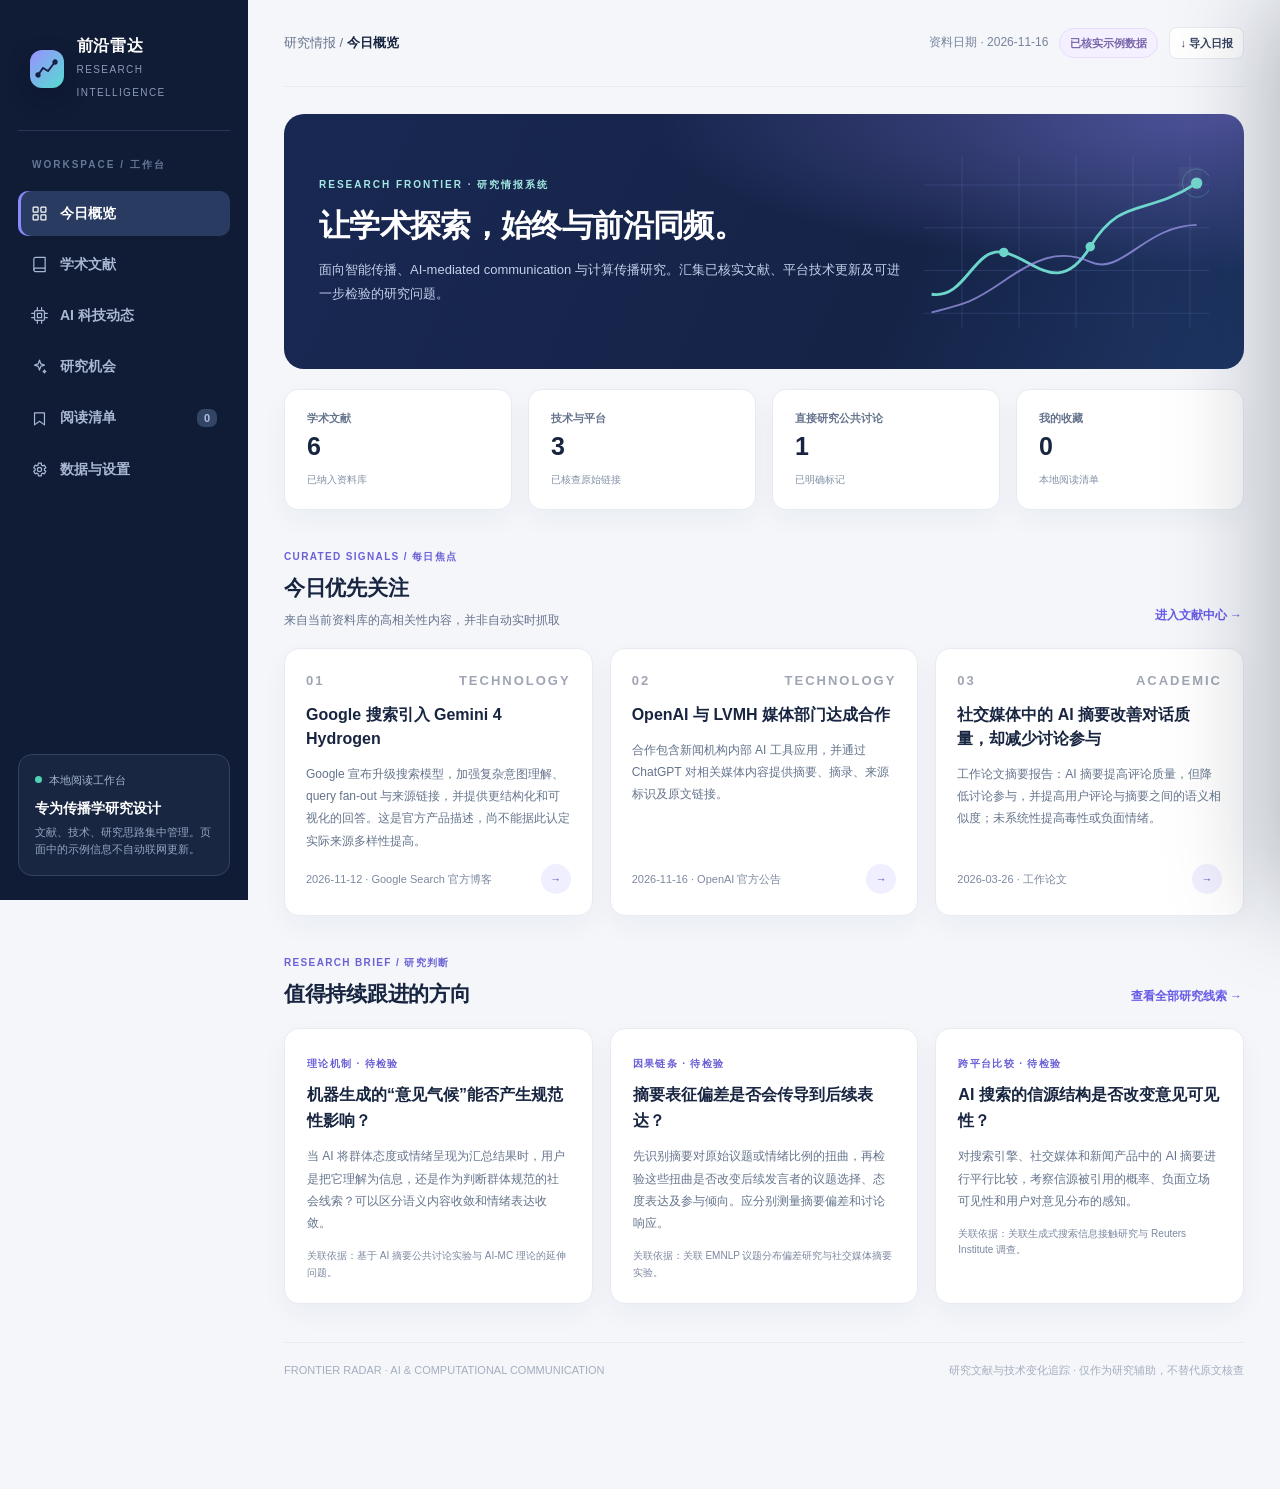
==== index.html @ 090e3a69 "feat: add Frontier Radar web dashboard" ====
<!DOCTYPE html>
<html lang="zh-CN">
<head>
<meta charset="utf-8" />
<meta name="viewport" content="width=device-width, initial-scale=1" />
<meta name="color-scheme" content="light" />
<title>前沿雷达 · 智能传播与 AI 科研情报</title>
<style>
:root{--bg:#f4f6fa;--paper:#fff;--ink:#182540;--sub:#65738c;--line:#e7eaf1;--purple:#6559e8;--purplep:#f0efff;--teal:#0f9e98;--tealp:#e8f8f6;--nav:#101b35;--shadow:0 10px 26px rgba(22,39,75,.042)}
*{box-sizing:border-box}html{scroll-behavior:smooth}body{margin:0;background:var(--bg);color:var(--ink);font-family:Inter,-apple-system,BlinkMacSystemFont,"PingFang SC","Microsoft YaHei",sans-serif;font-size:14px;line-height:1.65}button,input,select,textarea{font:inherit}button{cursor:pointer}a{color:inherit}a:focus-visible,button:focus-visible,input:focus-visible,select:focus-visible,textarea:focus-visible{outline:3px solid #adadff;outline-offset:2px}.app{min-height:100vh;display:grid;grid-template-columns:248px minmax(0,1fr)}.sidebar{background:var(--nav);padding:29px 18px 24px;color:#d1dcf6;position:sticky;top:0;height:100vh;display:flex;flex-direction:column;gap:18px}.brand{display:flex;align-items:center;gap:13px;padding:6px 12px 26px;border-bottom:1px solid #273757}.brandmark{width:38px;height:38px;border-radius:12px;background:linear-gradient(135deg,#9a91ff,#54ddd0);display:grid;place-items:center;box-shadow:0 10px 24px #0a102155}.brandmark svg{width:24px;height:24px;color:#172044}.brand strong{display:block;font-size:16px;letter-spacing:.7px;color:white;line-height:1.4}.brand small{color:#8d9bb7;font-size:10px;letter-spacing:1.4px}.navtitle{font-size:10px;letter-spacing:2px;color:#647997;font-weight:800;padding:8px 14px 0}.nav{display:grid;gap:6px}.nav button{border:0;background:transparent;color:#a8b8d4;text-align:left;padding:11px 13px;border-radius:10px;display:flex;align-items:center;gap:12px;font-weight:600;width:100%}.nav button:hover{background:#1c2c4d;color:white}.nav button.active{background:#293b61;color:#fff;box-shadow:inset 3px 0 0 #8a89ff}.nav svg{width:17px;height:17px;flex-shrink:0}.nav .count{margin-left:auto;background:#334564;color:#aebee2;min-width:20px;text-align:center;border-radius:7px;padding:0 4px;font-size:11px}.aside-bottom{margin-top:auto;border:1px solid #334361;border-radius:14px;padding:16px;background:#182641}.aside-bottom .online{font-size:11px;color:#a5b5cf;display:flex;align-items:center;gap:7px}.online i{display:block;width:7px;height:7px;border-radius:50%;background:#50d2b4}.aside-bottom strong{display:block;font-size:14px;margin:8px 0 4px;color:#fff}.aside-bottom p{font-size:11px;color:#93a6c3;margin:0;line-height:1.6}.main{min-width:0;padding:0 36px 72px;max-width:1540px;width:100%;margin:auto}.topbar{min-height:87px;display:flex;align-items:center;justify-content:space-between;gap:20px;border-bottom:1px solid var(--line)}.breadcrumbs{color:var(--sub);font-size:13px}.breadcrumbs strong{color:var(--ink);font-weight:700}.top-actions{display:flex;align-items:center;gap:11px;flex-wrap:wrap}.date-label{font-size:12px;color:#77849d}.chip{font-size:11px;border-radius:50px;padding:5px 10px;background:#fff;color:#4e5f7d;border:1px solid var(--line);font-weight:700}.chip.sample{color:#7964a9;background:#f4f0ff;border-color:#e7ddfe}.btn{border:1px solid var(--line);border-radius:10px;background:white;padding:9px 15px;color:#344360;font-size:12px;font-weight:750;display:inline-flex;align-items:center;justify-content:center;gap:8px;transition:.16s}.btn:hover{border-color:#c1c5ea;box-shadow:0 5px 15px #23334a10}.btn.primary{background:var(--purple);color:white;border-color:var(--purple)}.btn.primary:hover{background:#5144cb}.btn.ghost{background:transparent}.btn.small{padding:6px 10px;border-radius:8px;font-size:11px}.btn svg,.icon{height:16px;width:16px;flex-shrink:0}.section{display:none}.section.active{display:block;animation:fadeIn .2s ease-out}@keyframes fadeIn{from{opacity:.75;transform:translateY(5px)}to{opacity:1;transform:none}}.hero{background:radial-gradient(ellipse at 100% 0%,#50549c 0%,transparent 44%),linear-gradient(115deg,#192852 5%,#152347 65%,#1e3664);min-height:255px;border-radius:20px;overflow:hidden;margin-top:27px;color:white;position:relative;padding:31px 35px;display:flex;align-items:center;justify-content:space-between;gap:20px}.hero h1{font-weight:800;font-size:31px;line-height:1.33;letter-spacing:-.65px;margin:12px 0}.hero p{font-size:13px;color:#c4d0ec;max-width:590px;margin:0;line-height:1.85}.eyebrow{font-size:10px;letter-spacing:2px;text-transform:uppercase;font-weight:900;color:#6b61d7}.hero .eyebrow{color:#a1e9e2}.hero-visual{width:285px;max-width:35%;height:190px;flex-shrink:0;opacity:.95}.stats{display:grid;grid-template-columns:repeat(4,1fr);gap:16px;margin-top:20px}.stat{border:1px solid var(--line);background:var(--paper);border-radius:14px;padding:19px 22px;box-shadow:var(--shadow);min-width:0}.stat label{font-size:11px;color:var(--sub);font-weight:650;display:block}.stat b{font-size:25px;display:block;margin:3px 0;line-height:1.35}.stat span{font-size:10px;color:#8291a7}.heading{display:flex;justify-content:space-between;align-items:flex-end;gap:12px;margin:34px 0 17px}.heading h2{font-size:21px;margin:4px 0 0;letter-spacing:-.3px}.heading p{margin:5px 0 0;color:var(--sub);font-size:12px}.eyebrow.narrow{letter-spacing:1.35px}.linkbtn{border:0;background:transparent;color:var(--purple);font-size:12px;font-weight:750;padding:5px 2px}.grid3{display:grid;grid-template-columns:repeat(3,minmax(0,1fr));gap:17px}.feature,.story,.paper,.opportunity,.panel{background:var(--paper);border:1px solid var(--line);box-shadow:var(--shadow);border-radius:15px}.feature{padding:21px;display:flex;flex-direction:column;gap:12px;min-height:230px}.feature .num{color:#a0a5b4;font-size:13px;font-weight:800;letter-spacing:2px}.feature h3{font-size:16px;line-height:1.5;margin:0}.feature p,.story p,.paper p,.opportunity p{margin:0;color:#64748c;font-size:12px;line-height:1.85}.feature footer{font-size:11px;color:#7d89a0;display:flex;justify-content:space-between;align-items:center;margin-top:auto;gap:8px}.outline-arrow{border:0;background:#f0efff;color:#5f59cb;width:30px;height:30px;border-radius:50%;display:grid;place-items:center}.headbar{display:flex;flex-wrap:wrap;align-items:center;gap:10px;margin:21px 0 17px}.searchbox{min-width:200px;flex:1;position:relative}.searchbox svg{position:absolute;top:12px;left:14px;height:17px;width:17px;color:#8391a5}.searchbox input{height:43px;width:100%;padding:0 15px 0 40px;background:white;border:1px solid #e2e6ef;border-radius:10px;color:var(--ink)}select{height:43px;border:1px solid #e2e6ef;color:#43516a;border-radius:10px;background:#fff;padding:0 13px}.switch{display:flex;align-items:center;gap:7px;font-size:12px;color:#596783;background:#fff;border:1px solid var(--line);padding:10px 12px;border-radius:10px;cursor:pointer;user-select:none}.switch input{accent-color:var(--purple)}.papers{display:grid;grid-template-columns:repeat(2,minmax(0,1fr));gap:15px}.paper{padding:20px 21px;display:flex;flex-direction:column;gap:11px;min-height:262px}.tags{display:flex;flex-wrap:wrap;gap:6px}.tag{display:inline-flex;align-items:center;font-size:10px;font-weight:750;padding:3px 9px;border-radius:6px;background:#f2f4f8;color:#62718a}.tag.purple{background:var(--purplep);color:#6652c5}.tag.green{background:var(--tealp);color:#00786d}.tag.orange{background:#fff4e5;color:#a35c0a}.paper h3{font-size:16px;line-height:1.53;margin:0}.paper .english{font-size:11px;line-height:1.6;color:#8a96ab}.paper .meta,.story .meta{font-size:11px;color:#8490a5}.paper footer{margin-top:auto;padding-top:7px;display:flex;align-items:center;justify-content:space-between;gap:10px;border-top:1px solid #f0f1f5}.paper a,.story a{font-size:11px;font-weight:800;color:#5d57ba;text-decoration:none}.paper a:hover,.story a:hover{text-decoration:underline}.paper-footer-actions{display:flex;gap:7px;align-items:center}.iconbtn{border:1px solid var(--line);background:#fff;color:#8792a7;width:31px;height:31px;border-radius:9px;display:grid;place-items:center}.iconbtn.saved{background:#edeafe;color:#6d59db;border-color:#dcd4fc}.iconbtn svg{height:16px;width:16px}.storylist{display:grid;gap:14px}.story{padding:21px 23px;display:grid;grid-template-columns:minmax(0,1fr) auto;align-items:start;gap:14px}.story h3{font-size:16px;margin:5px 0}.story a{display:inline-block;margin-top:10px}.story .date{background:#f2f4f8;border-radius:8px;padding:7px 10px;color:#748198;font-size:11px;white-space:nowrap}.opportunity{padding:22px;min-height:220px}.opportunity h3{margin:7px 0 11px;font-size:16px}.opportunity .foot{font-size:10px;color:#7c88a0;margin-top:14px}.panel{padding:21px}.panel h3{font-size:14px;margin:0 0 9px}.panel p{font-size:12px;line-height:1.9;color:var(--sub)}.panel code{font-size:11px;background:#f2f4f8;padding:2px 4px;border-radius:4px}.two-col{display:grid;grid-template-columns:1.6fr 1fr;gap:17px}.progress{width:100%;height:8px;border-radius:8px;background:#edf0f6;overflow:hidden}.progress span{display:block;background:linear-gradient(90deg,#6253db,#29b5ad);height:100%;border-radius:8px}.reading{display:grid;gap:11px}.readitem{background:white;border:1px solid var(--line);border-radius:12px;padding:17px 18px;display:flex;justify-content:space-between;gap:20px;align-items:center}.readitem strong{font-size:13px;display:block}.readitem small{color:#8190a6;font-size:11px}.readitem button{flex-shrink:0}.empty{padding:38px 22px;border:1px dashed #d7dce8;background:#fff;border-radius:13px;text-align:center;color:#8995aa;font-size:12px}.empty strong{display:block;color:#596882;font-size:14px;margin-bottom:6px}.footer{margin:38px 0;color:#a4aebe;font-size:11px;border-top:1px solid var(--line);padding-top:18px;display:flex;justify-content:space-between;gap:12px}.drawer-cover{position:fixed;inset:0;background:#101a36aa;z-index:19;opacity:0;pointer-events:none;transition:.22s}.drawer-cover.open{opacity:1;pointer-events:auto}.drawer{position:fixed;z-index:20;right:0;top:0;bottom:0;width:min(620px,100vw);background:#fff;box-shadow:-28px 0 90px #07112344;transform:translateX(102%);transition:.25s ease;overflow-y:auto;padding:29px 36px 42px}.drawer.open{transform:none}.drawer-top{display:flex;justify-content:space-between;align-items:center;gap:12px;padding-bottom:18px;border-bottom:1px solid var(--line)}.drawer h2{font-size:26px;line-height:1.5;margin:24px 0 10px}.drawer .en{color:#8190a6;font-size:13px;line-height:1.7}.drawer .detail{margin-top:25px}.drawer .detail h3{font-size:13px;margin:21px 0 6px}.drawer .detail p{font-size:13px;line-height:1.95;color:#526179;margin:0}.drawer .details-meta{margin-top:16px;display:flex;gap:8px;flex-wrap:wrap}.drawer textarea{width:100%;border:1px solid #e2e6ef;border-radius:10px;padding:12px;min-height:105px;resize:vertical;line-height:1.7}.drawer label{font-size:12px;color:#728198}.drawer .actions{display:flex;flex-wrap:wrap;gap:10px;margin:23px 0}.drawer select{margin-top:10px}.drawer .note{background:#f6f7fb;padding:14px;border-radius:9px;font-size:11px;color:#74839c;margin-top:15px;line-height:1.8}.toast{position:fixed;z-index:50;bottom:22px;right:28px;background:#192643;color:white;border-radius:11px;padding:12px 17px;box-shadow:0 15px 35px #14213d40;font-size:12px;opacity:0;pointer-events:none;transform:translateY(14px);transition:.2s}.toast.show{opacity:1;transform:none}.config-box{border-left:3px solid #8c80e8;background:#f7f6ff;border-radius:0 11px 11px 0;padding:13px 15px;color:#5b5f83;font-size:12px;line-height:1.8;margin:17px 0}.mobile-head{display:none}.no-wrap{white-space:nowrap}@media(max-width:1100px){.main{padding:0 23px 55px}.sidebar{width:212px;padding:22px 12px}.app{grid-template-columns:212px 1fr}.grid3{grid-template-columns:repeat(2,minmax(0,1fr))}.stats{grid-template-columns:repeat(2,1fr)}.hero-visual{max-width:30%;}}@media(max-width:760px){.app{display:block}.sidebar{position:static;height:auto;width:auto;padding:13px 14px;display:grid;grid-template-columns:1fr;align-items:center;gap:7px}.brand{border:0;padding:0}.brand small{display:none}.navtitle,.aside-bottom{display:none}.nav{display:flex;gap:3px;overflow-x:auto}.nav button{padding:8px;white-space:nowrap;font-size:11px}.nav svg{width:16px}.nav .count{display:none}.main{padding:0 15px 50px}.topbar{min-height:72px;align-items:flex-start;padding-top:14px;flex-direction:column;gap:6px;padding-bottom:12px}.hero{margin-top:17px;padding:26px 22px;min-height:230px}.hero h1{font-size:25px}.hero-visual{display:none}.papers,.grid3,.two-col{grid-template-columns:1fr}.stats{gap:9px}.stat{padding:13px 17px}.stat b{font-size:23px}.heading{margin-top:27px}.heading h2{font-size:18px}.searchbox{flex-basis:100%}.headbar{gap:7px}.paper{min-height:auto}.story{grid-template-columns:1fr}.story .date{width:max-content}.drawer{padding:19px 20px 40px}.drawer h2{font-size:21px}.footer{display:flex;flex-direction:column;align-items:flex-start}.brandmark{height:31px;width:31px}.brand strong{font-size:13px}}
</style>
</head>
<body>
<div class="app">
<aside class="sidebar">
  <div class="brand"><div class="brandmark"><svg viewBox="0 0 24 24" fill="none" stroke="currentColor" stroke-width="1.9"><path d="m3 18 5-7 5 3 7-9"/><circle cx="3" cy="18" r="1.7" fill="currentColor"/><circle cx="20" cy="5" r="1.7" fill="currentColor"/></svg></div><div><strong>前沿雷达</strong><small>RESEARCH INTELLIGENCE</small></div></div>
  <div class="navtitle">WORKSPACE / 工作台</div>
  <nav class="nav" id="nav"></nav>
  <div class="aside-bottom"><div class="online"><i></i>本地阅读工作台</div><strong>专为传播学研究设计</strong><p>文献、技术、研究思路集中管理。页面中的示例信息不自动联网更新。</p></div>
</aside>
<div class="main">
  <header class="topbar"><div class="breadcrumbs">研究情报 / <strong id="crumb">今日概览</strong></div><div class="top-actions"><span class="date-label" id="date-display"></span><span class="chip sample" id="sample-badge">已核实示例数据</span><button class="btn small" id="import-top">↓ 导入日报</button></div></header>
  <section class="section active" id="view-overview">
   <div class="hero"><div><div class="eyebrow">RESEARCH FRONTIER · 研究情报系统</div><h1>让学术探索，始终与前沿同频。</h1><p>面向智能传播、AI-mediated communication 与计算传播研究。汇集已核实文献、平台技术更新及可进一步检验的研究问题。</p></div><svg class="hero-visual" viewBox="0 0 300 180" fill="none" aria-hidden="true"><g stroke="#8E9FEB" stroke-opacity=".18"><path d="M0 30H300M0 75H300M0 120H300M0 165H300M40 0V180M100 0V180M160 0V180M220 0V180M280 0V180"/></g><path d="M8 145C44 151 52 94 84 101S142 149 175 95 232 64 287 28" stroke="#72DFD1" stroke-width="3"/><path d="M8 164C44 155 52 153 84 131S142 96 175 111 232 73 287 72" stroke="#AFA6FF" stroke-width="2" stroke-opacity=".7"/><circle cx="84" cy="101" r="5" fill="#72DFD1"/><circle cx="175" cy="95" r="5" fill="#72DFD1"/><circle cx="287" cy="28" r="6" fill="#72DFD1"/><circle cx="287" cy="28" r="15" stroke="#72DFD1" stroke-opacity=".3"/><path d="M268 11h24v25h-24z" fill="#fff" fill-opacity=".04"/></svg></div>
   <div class="stats" id="stats"></div>
   <div class="heading"><div><span class="eyebrow narrow">CURATED SIGNALS / 每日焦点</span><h2>今日优先关注</h2><p>来自当前资料库的高相关性内容，并非自动实时抓取</p></div><button class="linkbtn" data-navigate="literature">进入文献中心 →</button></div>
   <div class="grid3" id="highlights"></div>
   <div class="heading"><div><span class="eyebrow narrow">RESEARCH BRIEF / 研究判断</span><h2>值得持续跟进的方向</h2></div><button class="linkbtn" data-navigate="opportunities">查看全部研究线索 →</button></div>
   <div class="grid3" id="overview-opps"></div>
  </section>
  <section class="section" id="view-literature">
    <div class="heading"><div><span class="eyebrow narrow">ACADEMIC LITERATURE</span><h2>学术文献中心</h2><p>区分“公共讨论实证研究”“摘要系统研究”“人际 AI-MC 理论”等不同研究范畴</p></div><span class="chip" id="paper-count"></span></div>
    <div class="headbar"><div class="searchbox"><svg viewBox="0 0 24 24" fill="none" stroke="currentColor" stroke-width="2"><circle cx="11" cy="11" r="7"/><path d="m16 16 5 5"/></svg><input id="search" type="search" placeholder="搜索题名、作者、理论或研究方法..." aria-label="搜索文献"/></div><select id="topic" aria-label="主题筛选"><option value="all">全部研究主题</option><option value="AI摘要">AI 摘要</option><option value="AI-MC">AI-MC / 人机传播</option><option value="计算传播">计算传播与方法</option></select><select id="type" aria-label="发表类型"><option value="all">全部发表类型</option><option value="正式发表">正式发表</option><option value="工作论文">工作论文</option><option value="研究报告">研究报告</option></select><label class="switch"><input type="checkbox" id="public-only"/>仅看公共讨论研究</label></div>
    <div class="papers" id="papers"></div>
  </section>
  <section class="section" id="view-technology"><div class="heading"><div><span class="eyebrow narrow">PLATFORM & TECHNOLOGY</span><h2>AI 技术与平台动态</h2><p>技术更新仅依据发布方可核实材料；区分公告事实与学术推论</p></div></div><div class="storylist" id="tech-list"></div></section>
  <section class="section" id="view-opportunities"><div class="heading"><div><span class="eyebrow narrow">RESEARCH OPPORTUNITIES</span><h2>研究问题与理论线索</h2><p>以下为基于现有证据提出的待检验研究问题，不是已证实的研究结论</p></div></div><div class="grid3" id="opps"></div></section>
  <section class="section" id="view-reading"><div class="heading"><div><span class="eyebrow narrow">PERSONAL READING</span><h2>我的文献阅读清单</h2><p>收藏、阅读进度和笔记保存在当前浏览器中，不上传服务器</p></div><button class="btn small" id="export-notes">导出我的数据</button></div><div class="two-col"><div class="panel"><h3>已收藏文献</h3><div class="reading" id="reading-list"></div></div><div class="panel"><h3>阅读进度</h3><p id="reading-text"></p><div class="progress"><span id="reading-progress" style="width:0%"></span></div><div class="config-box">建议按“理论基础 → 实验因果效应 → 系统偏差 → 真实场景研究”顺序精读。每条文献可单独标记阅读状态、记录笔记。</div></div></div></section>
  <section class="section" id="view-settings"><div class="heading"><div><span class="eyebrow narrow">DATA & SOURCES</span><h2>数据来源与更新方式</h2><p>支持托管后的自动数据同步；离线打开时使用本地资料，自动收录内容均明确标注证据范围</p></div></div><div class="two-col"><div class="panel"><h3>数据导入</h3><p>内置截至 <strong>2026年11月16日</strong> 的示例资料。托管到 GitHub Pages 后网页会自动读取 data/feed.json，并将更新并入历史资料。自动收录条目仅为来源元数据或官方 RSS 摘要，不能视为已经核查全文。仍可使用手动 JSON 导入。</p><div style="display:flex;flex-wrap:wrap;gap:9px;margin-top:14px"><button class="btn primary" id="import-settings">导入 JSON 日报</button><button class="btn" id="download-template">下载导入示例</button><button class="btn" id="export-all">导出当前数据</button></div><div class="config-box" id="auto-sync-status"><strong>自动同步：</strong>正在检查已发布数据……</div></div><div class="panel"><h3>证据与透明度</h3><p>① 文献记录含原始链接、出版类型及核查范围；② 不将工作论文标记为已通过同行评审；③ 不以 AI 生成的分析性建议替代实证研究发现；④ 内容缺失时展示空结果，而非虚构实时内容。</p><p>参考来源：ACL Anthology、JCMC/Oxford Academic、NYU CSMaP、Reuters Institute、Frontiers in Psychology、Google Blog、OpenAI 官方网站。</p><p style="color:#a0a9ba;font-size:11px">版本 v1.1 · 静态网页 + GitHub Actions 自动数据源 · 阅读记录仍为本地存储</p></div></div></section>
 <footer class="footer"><span>FRONTIER RADAR · AI & COMPUTATIONAL COMMUNICATION</span><span>研究文献与技术变化追踪 · 仅作为研究辅助，不替代原文核查</span></footer>
</div></div>
<div class="drawer-cover" id="cover"></div><aside class="drawer" id="drawer" role="dialog" aria-modal="true" aria-label="文献详情"><div class="drawer-top"><span class="eyebrow">PAPER / DOCUMENT DETAILS</span><button id="close-drawer" class="iconbtn" aria-label="关闭详情">✕</button></div><div id="drawer-content"></div></aside><div class="toast" id="toast" role="status"></div><input type="file" accept=".json,application/json" id="file-import" hidden/>
<script>
'use strict';
const NAV=[['overview','今日概览','home'],['literature','学术文献','book'],['technology','AI 科技动态','cpu'],['opportunities','研究机会','spark'],['reading','阅读清单','bookmark'],['settings','数据与设置','settings']];
const ICON={home:'<rect x="3" y="3" width="7" height="7" rx="1"/><rect x="14" y="3" width="7" height="7" rx="1"/><rect x="3" y="14" width="7" height="7" rx="1"/><rect x="14" y="14" width="7" height="7" rx="1"/>',book:'<path d="M4 19.5A2.5 2.5 0 0 1 6.5 17H20"/><path d="M6.5 2H20v20H6.5A2.5 2.5 0 0 1 4 19.5v-15A2.5 2.5 0 0 1 6.5 2Z"/>',cpu:'<rect x="5" y="5" width="14" height="14" rx="2"/><path d="M9 9h6v6H9zM9 1v4M15 1v4M9 19v4M15 19v4M1 9h4M1 15h4M19 9h4M19 15h4"/>',spark:'<path d="m12 3 1.8 5.2L19 10l-5.2 1.8L12 17l-1.8-5.2L5 10l5.2-1.8L12 3ZM19 17l.8 1.2L21 19l-1.2.8L19 21l-.8-1.2L17 19l1.2-.8L19 17Z"/>',bookmark:'<path d="M5 4h14v17l-7-5-7 5V4z"/>',settings:'<circle cx="12" cy="12" r="3"/><path d="M19 12a7 7 0 0 0-.1-1l2-1.6-2-3.5-2.4 1a7 7 0 0 0-1.7-1L14.5 3h-4L10 5.9a7 7 0 0 0-1.7 1l-2.4-1-2 3.5L5.9 11a7 7 0 0 0 0 2l-2 1.6 2 3.5 2.4-1a7 7 0 0 0 1.7 1l.5 2.9h4l.3-2.9a7 7 0 0 0 1.7-1l2.4 1 2-3.5L18.9 13c.1-.3.1-.7.1-1z"/>'};
const svg=(name)=>`<svg viewBox="0 0 24 24" fill="none" stroke="currentColor" stroke-linecap="round" stroke-linejoin="round" stroke-width="1.7" aria-hidden="true">${ICON[name]||ICON.book}</svg>`;
const INITIAL={date:'2026-11-16',label:'已核实示例数据',papers:[
{id:'p1',title:'社交媒体中的 AI 摘要改善对话质量，却减少讨论参与',en:'AI summaries in social media improve dialogue but reduce engagement',authors:'Michael Heseltine, Christopher A. Bail, Petter Törnberg, Michelle Schimmel, Christopher Barrie',date:'2026-03-26',venue:'NYU Center for Social Media, AI, and Politics',type:'工作论文',topic:['AI摘要','计算传播'],public:true,method:'两项预注册在线实验；模拟可互动的社交媒体讨论环境。',question:'嵌入社交媒体的 AI 生成摘要如何影响评论内容、表达质量与参与行为？',finding:'工作论文摘要报告：AI 摘要提高评论质量，但降低讨论参与，并提高用户评论与摘要之间的语义相似度；未系统性提高毒性或负面情绪。',scope:'已核对机构发布的摘要，未逐项复核全文分析。',significance:'直接研究 AI 摘要返回讨论界面后的表达与参与变化；明确属于公共讨论研究，但实验场景不同于真实平台长期运行。',tags:['公共讨论','AI摘要','预注册实验','语义相似度'],url:'https://csmapnyu.org/research/academic-research/ai-summaries-in-social-media-improve-dialogue-but-reduce-engagement'},
{id:'p2',title:'大语言模型摘要系统性地扭曲议题分布',en:'LLM Summaries Systematically Distort Topic Distributions',authors:'Shreeya Nallagonda, Melissa Torgbi, Harish Tayyar Madabushi, Steven Schockaert',date:'2026-10',venue:'EMNLP 2026',type:'正式发表',topic:['AI摘要','计算传播'],public:false,method:'50,000条合成评论、50个领域、11个模型；另以四个领域的真实评论进行验证。',question:'LLM 生成的汇总能否忠实反映输入评论中的议题分布？',finding:'会议论文摘要报告：模型系统性地放大某些议题，即使这些议题在输入中并不突出，甚至缺席；受测的提示词及采样等调整未将偏差降至可接受水平。',scope:'已核对 ACL Anthology 会议论文页面和摘要；可访问全文 PDF。',significance:'揭示 AI 摘要如何重构被呈现的议题分布；输入为消费者评论，并不直接检验公共讨论的后续表达。',tags:['摘要偏差','议题分布','模型评估','表征'],url:'https://aclanthology.org/2026.emnlp-main.309/'},
{id:'p3',title:'AI 中介搜索中的“答案气泡”：信息接触研究',en:'Answer Bubbles: Information Exposure in AI-Mediated Search',authors:'Michelle Huang, Agam Goyal, Koustuv Saha, Eshwar Chandrasekharan',date:'2026-10',venue:'Findings of EMNLP 2026',type:'正式发表',topic:['AI摘要','计算传播'],public:false,method:'比较五种系统对于11,000条真实搜索查询的回答，分析来源多样性、摘要语言和对来源的忠实度。',question:'生成式搜索在来源选择、语言确定性和引文忠实度方面与传统搜索有何不同？',finding:'论文摘要报告：生成式系统存在来源选择偏差，某些来源被过度引用；摘要中不确定性标记减少，社会媒体与负面框架的来源引用相对不足。',scope:'已核对 ACL Anthology 会议论文页面和摘要；可访问全文 PDF。',significance:'适合研究 AI 作为信息中介的来源选择与可见性，但不直接测量用户参与公共讨论。',tags:['AI搜索','信源多样性','算法把关','来源忠实度'],url:'https://aclanthology.org/2026.findings-emnlp.8/'},
{id:'p4',title:'2026年生成式 AI 与新闻：从独立工具走向信息基础设施',en:'Generative AI and News Report 2026: From standalone tools to information infrastructure',authors:'Felix Simon, Rasmus Kleis Nielsen, Richard Fletcher',date:'2026-10-29',venue:'Reuters Institute, University of Oxford',type:'研究报告',topic:['AI摘要','计算传播'],public:false,method:'跨九国公众调查，结合部分国家往年调查进行比较。',question:'公众如何接触与使用 AI 信息服务，尤其是新闻和搜索中的 AI 功能？',finding:'报告显示：九国平均57%的受访者表示过去一周在搜索中接触 AI 回答、摘要或助手；21%在社交媒体或即时通信应用中接触相关功能。',scope:'已核对机构发布的报告正文与方法说明。',significance:'提供 AI 摘要和 AI 信息中介日常接触规模的背景证据；并非对公共讨论话语结构的效果识别。',tags:['新闻接触','跨国调查','AI信息中介'],url:'https://reutersinstitute.politics.ox.ac.uk/generative-ai-and-news-report-2026-standalone-tools-information-infrastructure'},
{id:'p5',title:'AI 辅助在何种条件下削弱关系真实性？',en:'When does AI assistance undermine relational authenticity? A mini review of conditional effects in AI-mediated interpersonal communication',authors:'Marina R. Zheltukhina, Olga V. Sergeeva, Irina I. Volkova, et al.',date:'2026-11-10',venue:'Frontiers in Psychology',type:'正式发表',topic:['AI-MC'],public:false,method:'小型叙述性综述，整合13项核心实验研究与4项邻近研究，并讨论潜在调节因素。',question:'AI 辅助消息制作为什么在某些情境中损害、在另一些情境中不损害真实性？',finding:'综述归纳了使用披露、消息情绪性、关系亲密度和辅助水平等条件，但明确指出证据仍不一致，相关框架是有待检验的解释而非定论。',scope:'已核对开放获取论文正文。',significance:'AI-MC 人际传播的理论与条件效应研究；不是对公共舆论或集体表达的直接研究。',tags:['AI-MC','关系真实性','综述','披露'],url:'https://doi.org/10.3389/fpsyg.2026.1970730'},
{id:'p6',title:'AI 中介传播：定义、研究议程与伦理考量',en:'AI-Mediated Communication: Definition, Research Agenda, and Ethical Considerations',authors:'Jeffrey T. Hancock, Mor Naaman, Karen Levy',date:'2020-01-24',venue:'Journal of Computer-Mediated Communication',type:'正式发表',topic:['AI-MC'],public:false,method:'概念性理论论文，提出 AI-MC 的定义与研究议程。',question:'当 AI 代表传播者修改、增强或生成消息时，应如何重新界定传播中的主体性与中介性？',finding:'作者将 AI-MC 界定为计算主体代表传播者改变或生成沟通内容的传播过程，并讨论语言、信任、关系及伦理问题。论文特别说明其界定并不涵盖所有推荐排序算法。',scope:'已核对期刊摘要和正文节选。',significance:'AI-MC 研究的基础概念文献。研究重点是人际传播，不应直接等同于平台上的 AI 公共意见摘要。',tags:['经典理论','AI-MC','主体性','理论边界'],url:'https://doi.org/10.1093/jcmc/zmz022'}],
tech:[
{id:'t1',title:'Google 搜索引入 Gemini 4 Hydrogen',date:'2026-11-12',source:'Google Search 官方博客',excerpt:'Google 宣布升级搜索模型，加强复杂意图理解、query fan-out 与来源链接，并提供更结构化和可视化的回答。这是官方产品描述，尚不能据此认定实际来源多样性提高。',impact:'可持续比较更新前后的来源构成、引文分布、摘要措辞及用户点击行为。',url:'https://blog.google/products-and-platforms/products/search/gemini-4-hydrogen-search-upgrade/',tags:['AI搜索','平台更新']},
{id:'t2',title:'OpenAI 与 LVMH 媒体部门达成合作',date:'2026-11-16',source:'OpenAI 官方公告',excerpt:'合作包含新闻机构内部 AI 工具应用，并通过 ChatGPT 对相关媒体内容提供摘要、摘录、来源标识及原文链接。',impact:'可跟进媒体内容进入 AI 答案后的信源曝光、访问路径以及编辑自主权问题。',url:'https://openai.com/index/lvmh-media-division-partnership/',tags:['新闻业','AI信息中介']},
{id:'t3',title:'OpenAI 公布科研人员使用 AI 的报告',date:'2026-11-16',source:'OpenAI 官方报告',excerpt:'报告分析参与试点项目的1,819名科学家的消息数据，并调查其中251人，描述 AI 在文献、分析等任务中的使用。报告中的效率改善为参与者自我估计，不应视为独立因果检验。',impact:'可观察 AI 参与科研工作流的实际场景与评价方法，并辨析自我报告与客观实验的证据差异。',url:'https://openai.com/index/science-at-the-frontier/',tags:['科研工具','研究报告']}
],
opportunities:[
{id:'o1',title:'机器生成的“意见气候”能否产生规范性影响？',type:'理论机制 · 待检验',description:'当 AI 将群体态度或情绪呈现为汇总结果时，用户是把它理解为信息，还是作为判断群体规范的社会线索？可以区分语义内容收敛和情绪表达收敛。',basis:'基于 AI 摘要公共讨论实验与 AI-MC 理论的延伸问题。'},
{id:'o2',title:'摘要表征偏差是否会传导到后续表达？',type:'因果链条 · 待检验',description:'先识别摘要对原始议题或情绪比例的扭曲，再检验这些扭曲是否改变后续发言者的议题选择、态度表达及参与倾向。应分别测量摘要偏差和讨论响应。',basis:'关联 EMNLP 议题分布偏差研究与社交媒体摘要实验。'},
{id:'o3',title:'AI 搜索的信源结构是否改变意见可见性？',type:'跨平台比较 · 待检验',description:'对搜索引擎、社交媒体和新闻产品中的 AI 摘要进行平行比较，考察信源被引用的概率、负面立场可见性和用户对意见分布的感知。',basis:'关联生成式搜索信息接触研究与 Reuters Institute 调查。'}]};
const STORAGE='frontierRadarLibrary_v1',DATA_STORAGE='frontierRadarData_v1';
const esc=s=>String(s??'').replace(/[&<>"']/g,c=>({'&':'&amp;','<':'&lt;','>':'&gt;','"':'&quot;',"'":'&#39;'}[c]));
const safeUrl=u=>{try{let p=new URL(u);return ['https:','http:'].includes(p.protocol)?p.href:'#'}catch{return '#'}};
const stored=(key,def)=>{try{return JSON.parse(localStorage.getItem(key))??def}catch{return def}};
let corpus=stored(DATA_STORAGE,INITIAL),library=stored(STORAGE,{}),view='overview',current=null;
const el=id=>document.getElementById(id);
const countSaved=()=>Object.keys(library).filter(k=>library[k]?.saved).length;
const tag=(s,color='')=>`<span class="tag ${color}">${esc(s)}</span>`;
function nav(){el('nav').innerHTML=NAV.map(([id,label,ico])=>`<button data-nav="${id}" class="${view===id?'active':''}" aria-current="${view===id?'page':'false'}">${svg(ico)}<span>${esc(label)}</span>${id==='reading'?`<span class="count">${countSaved()}</span>`:''}</button>`).join('')}
function goto(name){if(!NAV.some(x=>x[0]===name))return;view=name;nav();document.querySelectorAll('.section').forEach(n=>n.classList.toggle('active',n.id===`view-${name}`));el('crumb').textContent=NAV.find(x=>x[0]===name)[1];window.scrollTo({top:0,behavior:'smooth'});render()}
function overview(){let p=corpus.papers||[],t=corpus.tech||[];el('date-display').textContent=`资料日期 · ${corpus.date||'未注明'}`;el('sample-badge').textContent=corpus.label||'本地导入数据';const data=[['学术文献',p.length,'已纳入资料库'],['技术与平台',t.length,'已核查原始链接'],['直接研究公共讨论',p.filter(x=>x.public).length,'已明确标记'],['我的收藏',countSaved(),'本地阅读清单']];el('stats').innerHTML=data.map(([l,n,sub])=>`<div class="stat"><label>${l}</label><b>${n}</b><span>${sub}</span></div>`).join('');let feature=[...t.slice(0,2).map(x=>({...x,kind:'tech'})),...p.filter(x=>x.public).slice(0,1).map(x=>({...x,kind:'paper'}))].slice(0,3);if(feature.length<3)feature=[...feature,...p.filter(x=>!feature.some(y=>y.id===x.id)).map(x=>({...x,kind:'paper'}))].slice(0,3);el('highlights').innerHTML=feature.length?feature.map((x,i)=>`<div class="feature"><div class="num">0${i+1} <span style="float:right">${esc(x.kind==='tech'?'TECHNOLOGY':'ACADEMIC')}</span></div><h3>${esc(x.title)}</h3><p>${esc(x.excerpt||x.finding)}</p><footer><span>${esc(x.date)} · ${esc(x.kind==='tech'?x.source:x.type)}</span><button aria-label="查看详情" class="outline-arrow" data-open="${esc(x.id)}">→</button></footer></div>`).join(''):'<div class="empty">暂无焦点内容</div>';el('overview-opps').innerHTML=(corpus.opportunities||[]).slice(0,3).map(x=>oppHtml(x)).join('')||'<div class="empty">暂无研究线索</div>'}
function oppHtml(x){return `<div class="opportunity"><span class="eyebrow narrow">${esc(x.type||'待检验研究问题')}</span><h3>${esc(x.title)}</h3><p>${esc(x.description)}</p><div class="foot">关联依据：${esc(x.basis||'暂无说明')}</div></div>`}
function papers(){const q=el('search').value.toLowerCase().trim(),topic=el('topic').value,type=el('type').value,pub=el('public-only').checked;let list=(corpus.papers||[]).filter(x=>(topic==='all'||(x.topic||[]).includes(topic))&&(type==='all'||x.type===type)&&(!pub||x.public)&&(!q||[x.title,x.en,x.authors,x.method,x.significance,...(x.tags||[])].join(' ').toLowerCase().includes(q)));el('paper-count').textContent=`${list.length} 篇匹配文献`;el('papers').innerHTML=list.length?list.map(x=>{let saved=library[x.id]?.saved;return `<article class="paper"><div class="tags">${tag(x.type,x.type==='工作论文'?'orange':x.type==='正式发表'?'green':'')}${x.public?tag('直接涉及公共讨论','purple'):tag('不直接研究公共讨论')}${(x.topic||[]).slice(0,2).map(y=>tag(y)).join('')}</div><div><h3>${esc(x.title)}</h3><div class="english">${esc(x.en)}</div></div><div class="meta">${esc(x.authors)} · ${esc(x.date)}</div><p>${esc(x.finding)}</p><footer><a href="${esc(safeUrl(x.url))}" target="_blank" rel="noopener noreferrer">原始来源 ↗</a><div class="paper-footer-actions"><button class="iconbtn ${saved?'saved':''}" data-save="${esc(x.id)}" title="${saved?'取消收藏':'收藏文献'}" aria-label="收藏文献">${svg('bookmark')}</button><button class="btn small" data-open="${esc(x.id)}">查看研究详情</button></div></footer></article>`}).join(''):'<div class="empty" style="grid-column:1/-1"><strong>没有匹配的文献</strong>可以重置筛选条件，或导入新的日报数据。</div>'}
function tech(){el('tech-list').innerHTML=(corpus.tech||[]).map(x=>`<article class="story"><div><div class="tags">${(x.tags||[]).map(y=>tag(y)).join('')}</div><h3>${esc(x.title)}</h3><div class="meta">${esc(x.source)}</div><p>${esc(x.excerpt)}</p><p style="margin-top:8px"><b style="color:#3d527c">研究启发：</b>${esc(x.impact)}</p><a href="${esc(safeUrl(x.url))}" target="_blank" rel="noopener noreferrer">查看官方来源 ↗</a></div><div class="date">${esc(x.date)}</div></article>`).join('')||'<div class="empty">暂无技术动态</div>'}
function opportunities(){el('opps').innerHTML=(corpus.opportunities||[]).map(oppHtml).join('')||'<div class="empty">暂无研究线索</div>'}
function readings(){let saved=(corpus.papers||[]).filter(x=>library[x.id]?.saved);let completed=saved.filter(x=>library[x.id]?.status==='已读').length;el('reading-text').textContent=`已读 ${completed} / 收藏 ${saved.length} 篇`;el('reading-progress').style.width=(saved.length?completed/saved.length*100:0)+'%';el('reading-list').innerHTML=saved.length?saved.map(x=>`<div class="readitem"><div><strong>${esc(x.title)}</strong><small>${esc(x.venue)} · ${esc(library[x.id]?.status||'待读')}${library[x.id]?.note?' · 有阅读笔记':''}</small></div><button class="btn small" data-open="${esc(x.id)}">阅读记录</button></div>`).join(''):'<div class="empty"><strong>还没有收藏文献</strong>前往“学术文献”点击书签收藏，再来追踪阅读进度。</div>'}
function render(){overview();if(view==='literature')papers();if(view==='technology')tech();if(view==='opportunities')opportunities();if(view==='reading')readings()}
function persist(){try{localStorage.setItem(STORAGE,JSON.stringify(library))}catch{}nav();render()}
function toast(s){el('toast').textContent=s;el('toast').classList.add('show');clearTimeout(toast.timer);toast.timer=setTimeout(()=>el('toast').classList.remove('show'),2400)}
function save(id){library[id]=library[id]||{saved:false,status:'待读',note:''};library[id].saved=!library[id].saved;persist();toast(library[id].saved?'已加入阅读清单':'已取消收藏')}
function openItem(id){const paper=(corpus.papers||[]).find(x=>x.id===id),news=(corpus.tech||[]).find(x=>x.id===id);if(!paper&&!news)return;current=id;let x=paper||news;let html=`<h2>${esc(x.title)}</h2>${paper?`<div class="en">${esc(x.en)}</div>`:''}<div class="details-meta">${tag(x.type||'技术动态',paper&&x.type==='工作论文'?'orange':'green')}${paper&&x.public?tag('直接研究公共讨论','purple'):''}${(x.tags||[]).slice(0,4).map(y=>tag(y)).join('')}</div>`;
if(paper){let st=library[id]||{saved:false,status:'待读',note:''};html+=`<div class="detail"><h3>作者与出处</h3><p>${esc(x.authors)}<br>${esc(x.venue)} · ${esc(x.date)}</p><h3>研究问题</h3><p>${esc(x.question)}</p><h3>数据与研究方法</h3><p>${esc(x.method)}</p><h3>核心发现</h3><p>${esc(x.finding)}</p><h3>与公共讨论 / 智能传播研究的关系</h3><p>${esc(x.significance)}</p><h3>证据核查范围</h3><p>${esc(x.scope)}</p></div><div class="actions"><a class="btn primary" href="${esc(safeUrl(x.url))}" target="_blank" rel="noopener noreferrer">打开原始文献 ↗</a><button class="btn" data-save="${esc(x.id)}">${st.saved?'取消收藏':'加入阅读清单'}</button></div><div class="detail"><h3>个人阅读记录</h3><label for="read-status">阅读状态</label><div><select id="read-status"><option ${st.status==='待读'?'selected':''}>待读</option><option ${st.status==='在读'?'selected':''}>在读</option><option ${st.status==='已读'?'selected':''}>已读</option></select></div><h3>研究笔记</h3><textarea id="note" placeholder="记录理论启发、研究设计或待核对问题...">${esc(st.note||'')}</textarea><div style="margin-top:10px"><button class="btn primary" id="save-note">保存阅读记录</button></div></div><div class="note">阅读记录仅存储于当前浏览器。清理网站数据或使用其他设备可能导致记录丢失，建议定期导出。</div>`}
else{html+=`<div class="detail"><h3>发布主体与日期</h3><p>${esc(x.source)} · ${esc(x.date)}</p><h3>官方披露内容</h3><p>${esc(x.excerpt)}</p><h3>可能的传播学研究启发</h3><p>${esc(x.impact)}</p></div><div class="actions"><a class="btn primary" href="${esc(safeUrl(x.url))}" target="_blank" rel="noopener noreferrer">查看官方公告 ↗</a></div><div class="note">技术内容取自官方说明，研究启发是进一步的分析性建议，并非经过验证的实证结论。</div>`}el('drawer-content').innerHTML=html;el('cover').classList.add('open');el('drawer').classList.add('open');el('drawer').scrollTop=0;document.body.style.overflow='hidden'}
function closeDrawer(){el('cover').classList.remove('open');el('drawer').classList.remove('open');document.body.style.overflow='';current=null}
function download(content,filename){let a=document.createElement('a');a.href=URL.createObjectURL(new Blob([content],{type:'application/json;charset=utf-8'}));a.download=filename;document.body.appendChild(a);a.click();a.remove();setTimeout(()=>URL.revokeObjectURL(a.href),1000)}
function exportAll(){download(JSON.stringify(corpus,null,2),`前沿雷达-资料库-${corpus.date||'archive'}.json`)}
function exportNotes(){download(JSON.stringify({exportedAt:new Date().toISOString(),library},null,2),'前沿雷达-我的阅读记录.json')}
function downloadTemplate(){let t={date:'2026-11-17',label:'手动导入的日报',papers:[{id:'paper-unique-1',title:'中文标题',en:'Original Paper Title',authors:'Author A, Author B',date:'2026-11-17',venue:'Journal Name',type:'工作论文',topic:['AI摘要'],public:true,method:'真实研究方法',question:'研究问题',finding:'仅依据摘要或全文核对后的结论',scope:'仅核对摘要，未核对全文',significance:'与公共讨论或AI中介研究的关系',tags:['公共讨论','AI摘要'],url:'https://example.org/paper'}],tech:[{id:'tech-unique-1',title:'技术标题',date:'2026-11-17',source:'发布方',excerpt:'核查的公告事实',impact:'研究启发（非研究结论）',tags:['平台更新'],url:'https://example.org/announcement'}],opportunities:[{id:'idea-1',title:'研究问题',type:'待检验',description:'待检验的研究设想',basis:'灵感来源'}]};download(JSON.stringify(t,null,2),'前沿雷达-数据导入模板.json')}
function validate(data){if(!data||typeof data!=='object'||Array.isArray(data))throw Error('JSON 根目录应为对象');if(!Array.isArray(data.papers)||!Array.isArray(data.tech)||!Array.isArray(data.opportunities))throw Error('必须包含 papers、tech、opportunities 三个数组');if(data.papers.length>1000||data.tech.length>1000||data.opportunities.length>1000)throw Error('单次导入最多每模块1000条');for(const kind of ['papers','tech'])for(const r of data[kind]){if(!r||typeof r!=='object'||!r.id||!r.title||!r.url||safeUrl(r.url)==='#')throw Error(kind+' 存在缺少 id / title / 有效URL 的条目');if(kind==='papers'&&!['正式发表','工作论文','研究报告'].includes(r.type))throw Error('文献发表类型必须为正式发表、工作论文或研究报告')}for(const arr of [data.papers,data.tech,data.opportunities]){let ids=arr.map(x=>x.id);if(new Set(ids).size!==ids.length)throw Error('每个模块的条目 id 不得重复')}return true}
function mergeByKey(previous, incoming){const byKey=new Map(),keyOf=x=>{let u=safeUrl(x.url||'');return u==='#'?('id:'+x.id):('url:'+u.replace(/\/$/,''))};for(const x of [...previous,...incoming]){const key=keyOf(x);if(!byKey.has(key))byKey.set(key,x);else byKey.set(key,{...byKey.get(key),...x,id:byKey.get(key).id})}return [...byKey.values()].sort((a,b)=>String(b.date||'').localeCompare(String(a.date||'')))}
async function importJson(f){if(!f)return;try{if(f.size>3*1024*1024)throw Error('单个JSON文件不能超过3MB');let txt=await f.text(),obj=JSON.parse(txt);validate(obj);corpus={date:obj.date||corpus.date,label:obj.label||'已导入历史日报',papers:mergeByKey(corpus.papers||[],obj.papers),tech:mergeByKey(corpus.tech||[],obj.tech),opportunities:mergeByKey(corpus.opportunities||[],obj.opportunities)};try{localStorage.setItem(DATA_STORAGE,JSON.stringify(corpus))}catch{}closeDrawer();el('search').value='';el('topic').value='all';el('type').value='all';el('public-only').checked=false;goto('overview');toast('已合并日报：累计 '+corpus.papers.length+' 篇文献 / '+corpus.tech.length+' 条技术动态')}catch(e){alert('导入失败：'+e.message)}finally{el('file-import').value=''}}
// Reads the public source from GitHub Pages. File:// mode keeps the bundled examples.
async function syncPublishedFeed(){
  const status=el('auto-sync-status');
  if(location.protocol==='file:'){
    if(status)status.textContent='离线模式：使用本地资料。GitHub Pages 部署后自动同步。';
    return;
  }
  try{
    const response=await fetch('./data/feed.json?v='+Date.now(),{cache:'no-store'});
    if(!response.ok)throw new Error('HTTP '+response.status);
    const data=await response.json();
    validate(data);
    const oldCount=(corpus.papers||[]).length+(corpus.tech||[]).length;
    corpus={date:data.date||corpus.date,label:data.label||corpus.label,
      papers:mergeByKey(corpus.papers||[],data.papers),
      tech:mergeByKey(corpus.tech||[],data.tech),
      opportunities:mergeByKey(corpus.opportunities||[],data.opportunities)};
    try{localStorage.setItem(DATA_STORAGE,JSON.stringify(corpus))}catch{}
    render();
    const newCount=(corpus.papers||[]).length+(corpus.tech||[]).length-oldCount;
    if(status)status.textContent='已同步：'+(data.checkedAt||data.date||'日期未知')+'；本次新增 '+newCount+' 条。'+(data.issues?.length?' 部分来源获取失败，请核对日志。':'');
  }catch(error){
    if(status)status.textContent='自动同步失败（'+error.message+'）：继续使用本地历史资料；可手动导入 JSON。';
  }
}
document.addEventListener('click',e=>{let n=e.target.closest('[data-nav]');if(n)return goto(n.dataset.nav);n=e.target.closest('[data-navigate]');if(n)return goto(n.dataset.navigate);n=e.target.closest('[data-open]');if(n)return openItem(n.dataset.open);n=e.target.closest('[data-save]');if(n){save(n.dataset.save);if(current===n.dataset.save)openItem(current);return}if(e.target.closest('#import-top,#import-settings'))el('file-import').click();if(e.target.closest('#download-template'))downloadTemplate();if(e.target.closest('#export-all'))exportAll();if(e.target.closest('#export-notes'))exportNotes();if(e.target.closest('#save-note')&&current){library[current]=library[current]||{saved:false,status:'待读',note:''};library[current].status=el('read-status').value;library[current].note=el('note').value;persist();toast('阅读记录已保存')}});
for(let id of ['search','topic','type','public-only'])el(id).addEventListener(id==='search'?'input':'change',()=>papers());
el('file-import').addEventListener('change',e=>importJson(e.target.files[0]));el('close-drawer').addEventListener('click',closeDrawer);el('cover').addEventListener('click',closeDrawer);document.addEventListener('keydown',e=>{if(e.key==='Escape')closeDrawer()});nav();render();syncPublishedFeed();
</script>
</body>
</html>
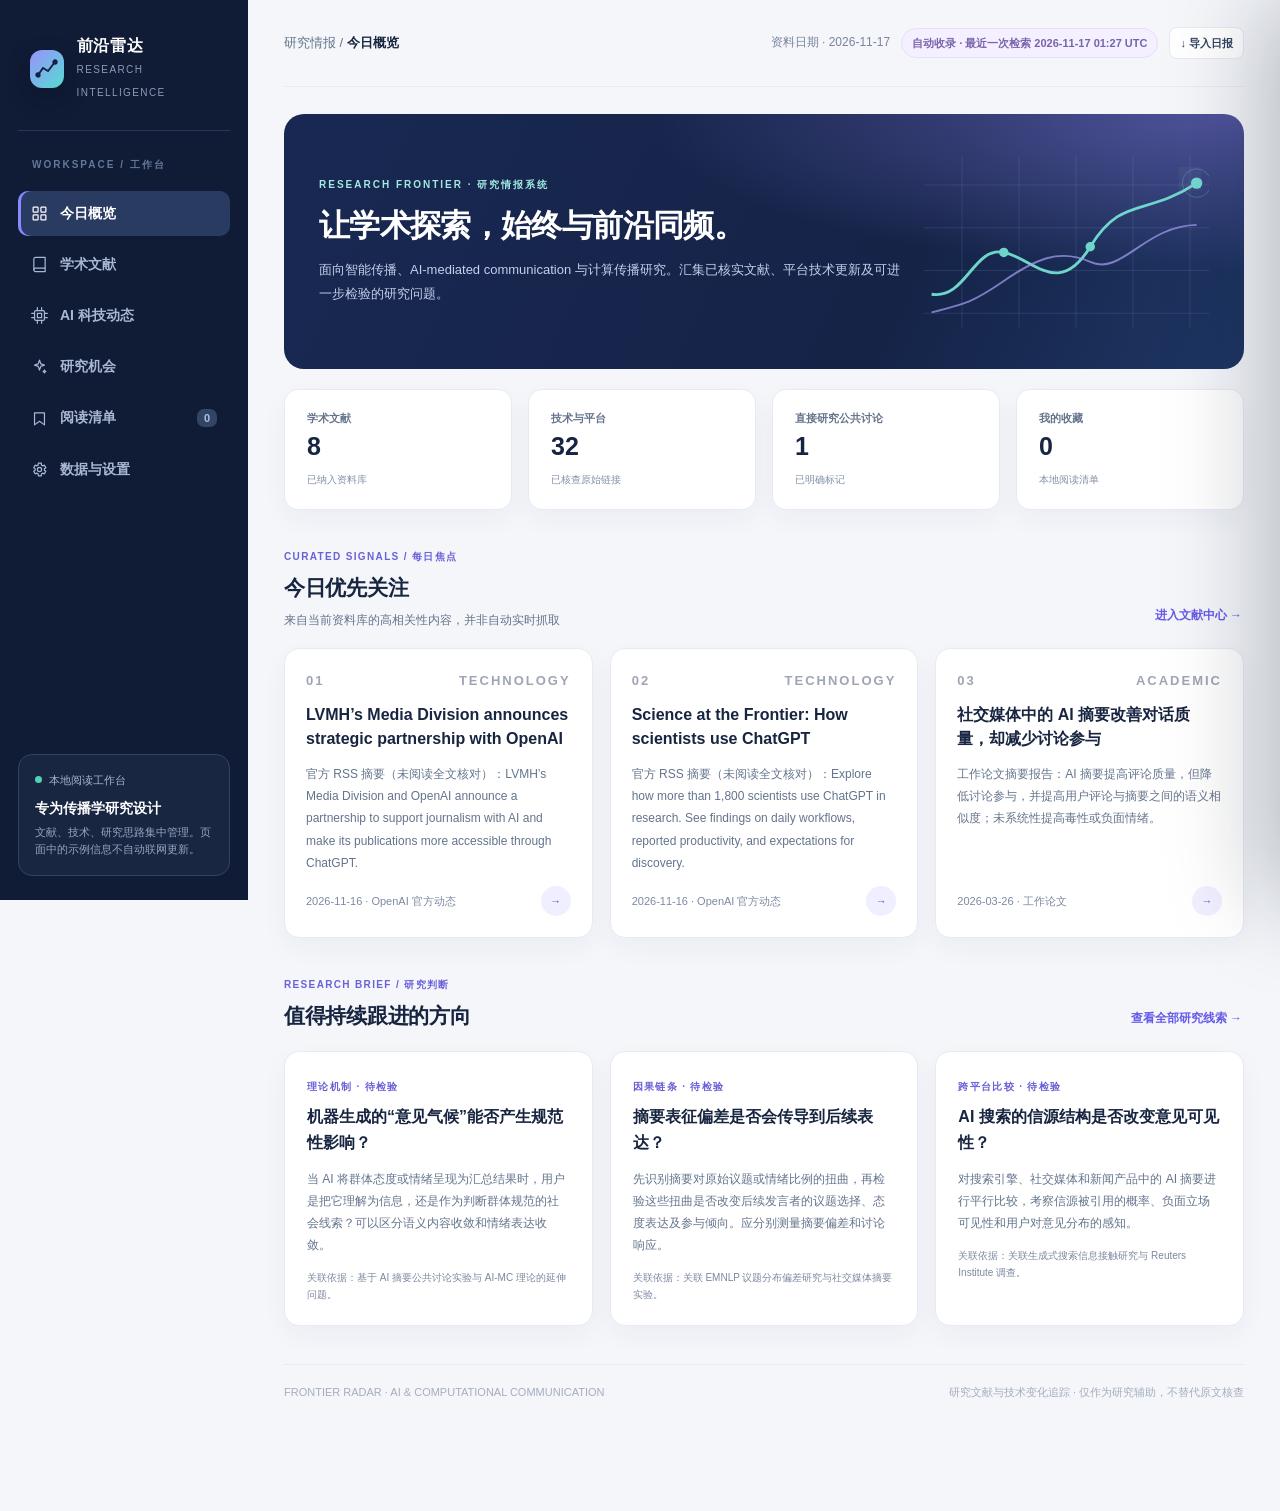
==== commit adee8148: "fix: replace stale auto-imported items during daily feed synchronization" ====
--- a/index.html
+++ b/index.html
@@ -106,13 +106,13 @@
     validate(data);
     const oldCount=(corpus.papers||[]).length+(corpus.tech||[]).length;
     corpus={date:data.date||corpus.date,label:data.label||corpus.label,
-      papers:mergeByKey(corpus.papers||[],data.papers),
-      tech:mergeByKey(corpus.tech||[],data.tech),
+      papers:mergeByKey((corpus.papers||[]).filter(x=>!(x.tags||[]).includes('自动收录')),data.papers),
+      tech:mergeByKey((corpus.tech||[]).filter(x=>!(x.tags||[]).includes('自动收录')),data.tech),
       opportunities:mergeByKey(corpus.opportunities||[],data.opportunities)};
     try{localStorage.setItem(DATA_STORAGE,JSON.stringify(corpus))}catch{}
     render();
     const newCount=(corpus.papers||[]).length+(corpus.tech||[]).length-oldCount;
-    if(status)status.textContent='已同步：'+(data.checkedAt||data.date||'日期未知')+'；本次新增 '+newCount+' 条。'+(data.issues?.length?' 部分来源获取失败，请核对日志。':'');
+    if(status)status.textContent='已同步：'+(data.checkedAt||data.date||'日期未知')+'；条目净变化 '+(newCount>0?'+':'')+newCount+' 条。'+(data.issues?.length?' 部分来源获取失败，请核对日志。':'');
   }catch(error){
     if(status)status.textContent='自动同步失败（'+error.message+'）：继续使用本地历史资料；可手动导入 JSON。';
   }
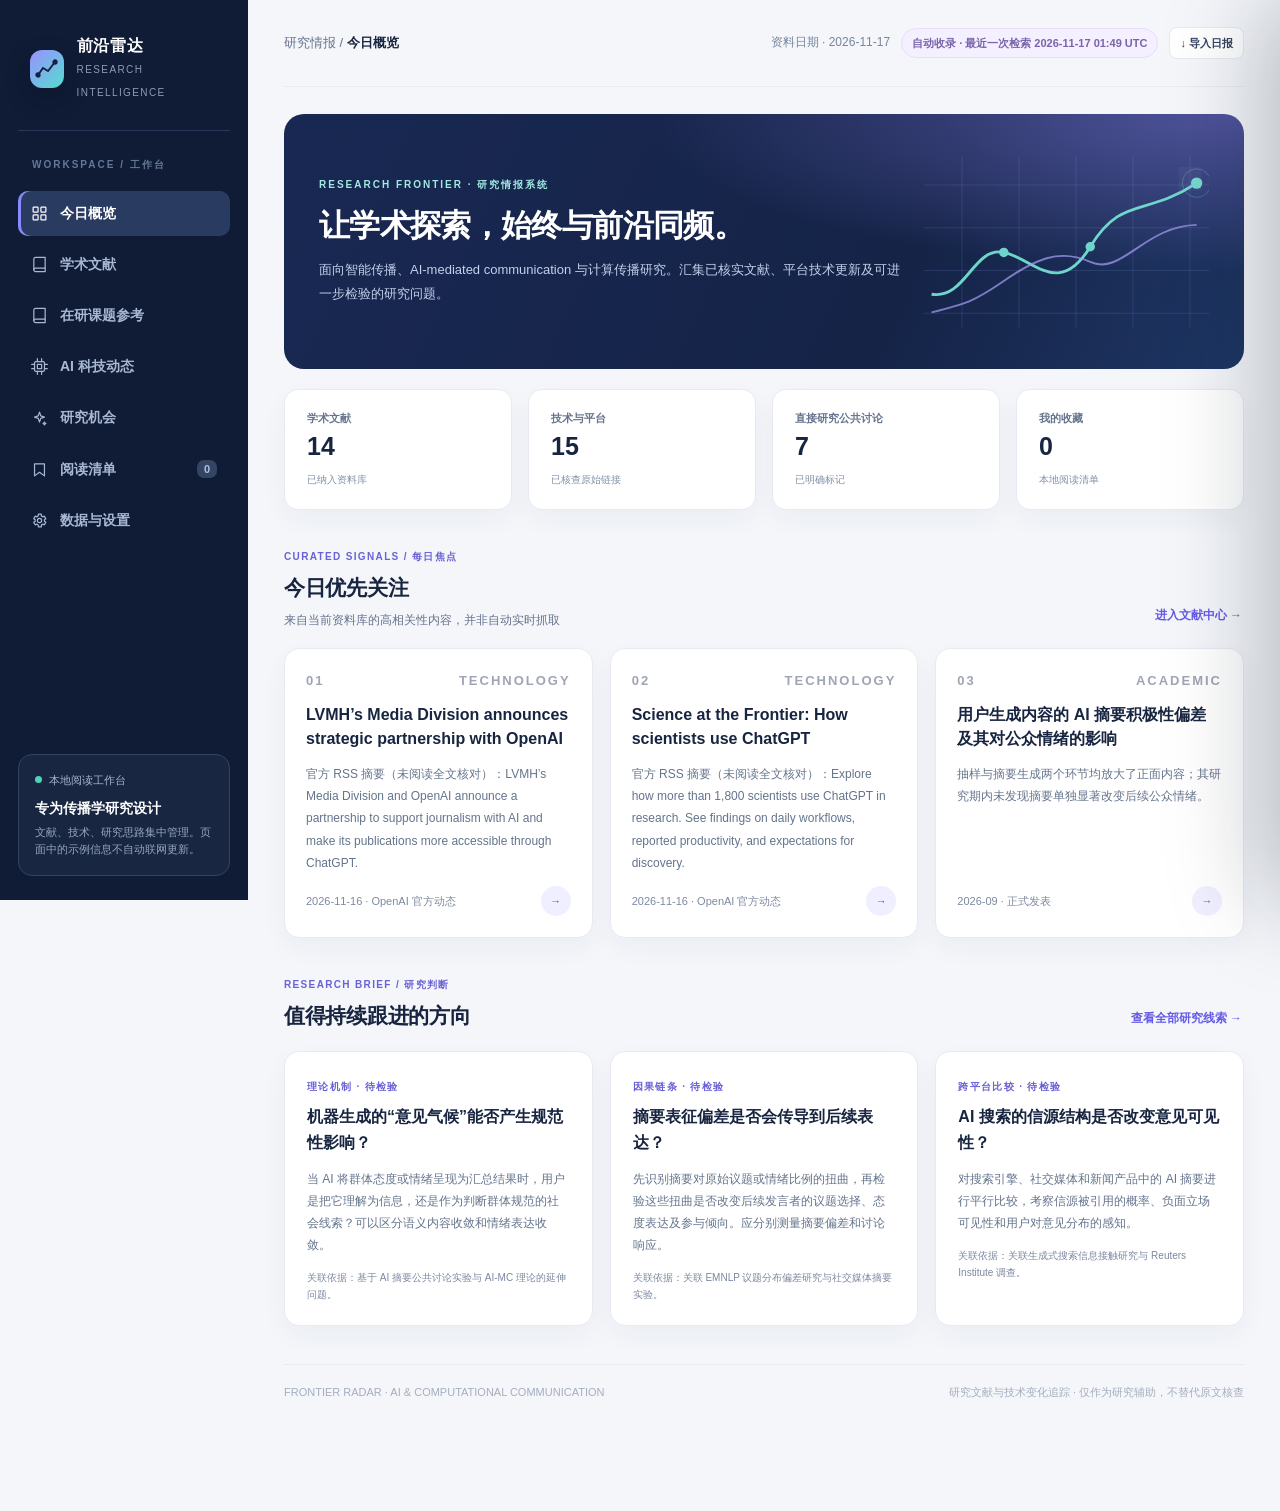
==== commit c3a44730: "feat: load research reading map and source-quality filters in dashboard" ====
--- a/index.html
+++ b/index.html
@@ -9,6 +9,7 @@
 :root{--bg:#f4f6fa;--paper:#fff;--ink:#182540;--sub:#65738c;--line:#e7eaf1;--purple:#6559e8;--purplep:#f0efff;--teal:#0f9e98;--tealp:#e8f8f6;--nav:#101b35;--shadow:0 10px 26px rgba(22,39,75,.042)}
 *{box-sizing:border-box}html{scroll-behavior:smooth}body{margin:0;background:var(--bg);color:var(--ink);font-family:Inter,-apple-system,BlinkMacSystemFont,"PingFang SC","Microsoft YaHei",sans-serif;font-size:14px;line-height:1.65}button,input,select,textarea{font:inherit}button{cursor:pointer}a{color:inherit}a:focus-visible,button:focus-visible,input:focus-visible,select:focus-visible,textarea:focus-visible{outline:3px solid #adadff;outline-offset:2px}.app{min-height:100vh;display:grid;grid-template-columns:248px minmax(0,1fr)}.sidebar{background:var(--nav);padding:29px 18px 24px;color:#d1dcf6;position:sticky;top:0;height:100vh;display:flex;flex-direction:column;gap:18px}.brand{display:flex;align-items:center;gap:13px;padding:6px 12px 26px;border-bottom:1px solid #273757}.brandmark{width:38px;height:38px;border-radius:12px;background:linear-gradient(135deg,#9a91ff,#54ddd0);display:grid;place-items:center;box-shadow:0 10px 24px #0a102155}.brandmark svg{width:24px;height:24px;color:#172044}.brand strong{display:block;font-size:16px;letter-spacing:.7px;color:white;line-height:1.4}.brand small{color:#8d9bb7;font-size:10px;letter-spacing:1.4px}.navtitle{font-size:10px;letter-spacing:2px;color:#647997;font-weight:800;padding:8px 14px 0}.nav{display:grid;gap:6px}.nav button{border:0;background:transparent;color:#a8b8d4;text-align:left;padding:11px 13px;border-radius:10px;display:flex;align-items:center;gap:12px;font-weight:600;width:100%}.nav button:hover{background:#1c2c4d;color:white}.nav button.active{background:#293b61;color:#fff;box-shadow:inset 3px 0 0 #8a89ff}.nav svg{width:17px;height:17px;flex-shrink:0}.nav .count{margin-left:auto;background:#334564;color:#aebee2;min-width:20px;text-align:center;border-radius:7px;padding:0 4px;font-size:11px}.aside-bottom{margin-top:auto;border:1px solid #334361;border-radius:14px;padding:16px;background:#182641}.aside-bottom .online{font-size:11px;color:#a5b5cf;display:flex;align-items:center;gap:7px}.online i{display:block;width:7px;height:7px;border-radius:50%;background:#50d2b4}.aside-bottom strong{display:block;font-size:14px;margin:8px 0 4px;color:#fff}.aside-bottom p{font-size:11px;color:#93a6c3;margin:0;line-height:1.6}.main{min-width:0;padding:0 36px 72px;max-width:1540px;width:100%;margin:auto}.topbar{min-height:87px;display:flex;align-items:center;justify-content:space-between;gap:20px;border-bottom:1px solid var(--line)}.breadcrumbs{color:var(--sub);font-size:13px}.breadcrumbs strong{color:var(--ink);font-weight:700}.top-actions{display:flex;align-items:center;gap:11px;flex-wrap:wrap}.date-label{font-size:12px;color:#77849d}.chip{font-size:11px;border-radius:50px;padding:5px 10px;background:#fff;color:#4e5f7d;border:1px solid var(--line);font-weight:700}.chip.sample{color:#7964a9;background:#f4f0ff;border-color:#e7ddfe}.btn{border:1px solid var(--line);border-radius:10px;background:white;padding:9px 15px;color:#344360;font-size:12px;font-weight:750;display:inline-flex;align-items:center;justify-content:center;gap:8px;transition:.16s}.btn:hover{border-color:#c1c5ea;box-shadow:0 5px 15px #23334a10}.btn.primary{background:var(--purple);color:white;border-color:var(--purple)}.btn.primary:hover{background:#5144cb}.btn.ghost{background:transparent}.btn.small{padding:6px 10px;border-radius:8px;font-size:11px}.btn svg,.icon{height:16px;width:16px;flex-shrink:0}.section{display:none}.section.active{display:block;animation:fadeIn .2s ease-out}@keyframes fadeIn{from{opacity:.75;transform:translateY(5px)}to{opacity:1;transform:none}}.hero{background:radial-gradient(ellipse at 100% 0%,#50549c 0%,transparent 44%),linear-gradient(115deg,#192852 5%,#152347 65%,#1e3664);min-height:255px;border-radius:20px;overflow:hidden;margin-top:27px;color:white;position:relative;padding:31px 35px;display:flex;align-items:center;justify-content:space-between;gap:20px}.hero h1{font-weight:800;font-size:31px;line-height:1.33;letter-spacing:-.65px;margin:12px 0}.hero p{font-size:13px;color:#c4d0ec;max-width:590px;margin:0;line-height:1.85}.eyebrow{font-size:10px;letter-spacing:2px;text-transform:uppercase;font-weight:900;color:#6b61d7}.hero .eyebrow{color:#a1e9e2}.hero-visual{width:285px;max-width:35%;height:190px;flex-shrink:0;opacity:.95}.stats{display:grid;grid-template-columns:repeat(4,1fr);gap:16px;margin-top:20px}.stat{border:1px solid var(--line);background:var(--paper);border-radius:14px;padding:19px 22px;box-shadow:var(--shadow);min-width:0}.stat label{font-size:11px;color:var(--sub);font-weight:650;display:block}.stat b{font-size:25px;display:block;margin:3px 0;line-height:1.35}.stat span{font-size:10px;color:#8291a7}.heading{display:flex;justify-content:space-between;align-items:flex-end;gap:12px;margin:34px 0 17px}.heading h2{font-size:21px;margin:4px 0 0;letter-spacing:-.3px}.heading p{margin:5px 0 0;color:var(--sub);font-size:12px}.eyebrow.narrow{letter-spacing:1.35px}.linkbtn{border:0;background:transparent;color:var(--purple);font-size:12px;font-weight:750;padding:5px 2px}.grid3{display:grid;grid-template-columns:repeat(3,minmax(0,1fr));gap:17px}.feature,.story,.paper,.opportunity,.panel{background:var(--paper);border:1px solid var(--line);box-shadow:var(--shadow);border-radius:15px}.feature{padding:21px;display:flex;flex-direction:column;gap:12px;min-height:230px}.feature .num{color:#a0a5b4;font-size:13px;font-weight:800;letter-spacing:2px}.feature h3{font-size:16px;line-height:1.5;margin:0}.feature p,.story p,.paper p,.opportunity p{margin:0;color:#64748c;font-size:12px;line-height:1.85}.feature footer{font-size:11px;color:#7d89a0;display:flex;justify-content:space-between;align-items:center;margin-top:auto;gap:8px}.outline-arrow{border:0;background:#f0efff;color:#5f59cb;width:30px;height:30px;border-radius:50%;display:grid;place-items:center}.headbar{display:flex;flex-wrap:wrap;align-items:center;gap:10px;margin:21px 0 17px}.searchbox{min-width:200px;flex:1;position:relative}.searchbox svg{position:absolute;top:12px;left:14px;height:17px;width:17px;color:#8391a5}.searchbox input{height:43px;width:100%;padding:0 15px 0 40px;background:white;border:1px solid #e2e6ef;border-radius:10px;color:var(--ink)}select{height:43px;border:1px solid #e2e6ef;color:#43516a;border-radius:10px;background:#fff;padding:0 13px}.switch{display:flex;align-items:center;gap:7px;font-size:12px;color:#596783;background:#fff;border:1px solid var(--line);padding:10px 12px;border-radius:10px;cursor:pointer;user-select:none}.switch input{accent-color:var(--purple)}.papers{display:grid;grid-template-columns:repeat(2,minmax(0,1fr));gap:15px}.paper{padding:20px 21px;display:flex;flex-direction:column;gap:11px;min-height:262px}.tags{display:flex;flex-wrap:wrap;gap:6px}.tag{display:inline-flex;align-items:center;font-size:10px;font-weight:750;padding:3px 9px;border-radius:6px;background:#f2f4f8;color:#62718a}.tag.purple{background:var(--purplep);color:#6652c5}.tag.green{background:var(--tealp);color:#00786d}.tag.orange{background:#fff4e5;color:#a35c0a}.paper h3{font-size:16px;line-height:1.53;margin:0}.paper .english{font-size:11px;line-height:1.6;color:#8a96ab}.paper .meta,.story .meta{font-size:11px;color:#8490a5}.paper footer{margin-top:auto;padding-top:7px;display:flex;align-items:center;justify-content:space-between;gap:10px;border-top:1px solid #f0f1f5}.paper a,.story a{font-size:11px;font-weight:800;color:#5d57ba;text-decoration:none}.paper a:hover,.story a:hover{text-decoration:underline}.paper-footer-actions{display:flex;gap:7px;align-items:center}.iconbtn{border:1px solid var(--line);background:#fff;color:#8792a7;width:31px;height:31px;border-radius:9px;display:grid;place-items:center}.iconbtn.saved{background:#edeafe;color:#6d59db;border-color:#dcd4fc}.iconbtn svg{height:16px;width:16px}.storylist{display:grid;gap:14px}.story{padding:21px 23px;display:grid;grid-template-columns:minmax(0,1fr) auto;align-items:start;gap:14px}.story h3{font-size:16px;margin:5px 0}.story a{display:inline-block;margin-top:10px}.story .date{background:#f2f4f8;border-radius:8px;padding:7px 10px;color:#748198;font-size:11px;white-space:nowrap}.opportunity{padding:22px;min-height:220px}.opportunity h3{margin:7px 0 11px;font-size:16px}.opportunity .foot{font-size:10px;color:#7c88a0;margin-top:14px}.panel{padding:21px}.panel h3{font-size:14px;margin:0 0 9px}.panel p{font-size:12px;line-height:1.9;color:var(--sub)}.panel code{font-size:11px;background:#f2f4f8;padding:2px 4px;border-radius:4px}.two-col{display:grid;grid-template-columns:1.6fr 1fr;gap:17px}.progress{width:100%;height:8px;border-radius:8px;background:#edf0f6;overflow:hidden}.progress span{display:block;background:linear-gradient(90deg,#6253db,#29b5ad);height:100%;border-radius:8px}.reading{display:grid;gap:11px}.readitem{background:white;border:1px solid var(--line);border-radius:12px;padding:17px 18px;display:flex;justify-content:space-between;gap:20px;align-items:center}.readitem strong{font-size:13px;display:block}.readitem small{color:#8190a6;font-size:11px}.readitem button{flex-shrink:0}.empty{padding:38px 22px;border:1px dashed #d7dce8;background:#fff;border-radius:13px;text-align:center;color:#8995aa;font-size:12px}.empty strong{display:block;color:#596882;font-size:14px;margin-bottom:6px}.footer{margin:38px 0;color:#a4aebe;font-size:11px;border-top:1px solid var(--line);padding-top:18px;display:flex;justify-content:space-between;gap:12px}.drawer-cover{position:fixed;inset:0;background:#101a36aa;z-index:19;opacity:0;pointer-events:none;transition:.22s}.drawer-cover.open{opacity:1;pointer-events:auto}.drawer{position:fixed;z-index:20;right:0;top:0;bottom:0;width:min(620px,100vw);background:#fff;box-shadow:-28px 0 90px #07112344;transform:translateX(102%);transition:.25s ease;overflow-y:auto;padding:29px 36px 42px}.drawer.open{transform:none}.drawer-top{display:flex;justify-content:space-between;align-items:center;gap:12px;padding-bottom:18px;border-bottom:1px solid var(--line)}.drawer h2{font-size:26px;line-height:1.5;margin:24px 0 10px}.drawer .en{color:#8190a6;font-size:13px;line-height:1.7}.drawer .detail{margin-top:25px}.drawer .detail h3{font-size:13px;margin:21px 0 6px}.drawer .detail p{font-size:13px;line-height:1.95;color:#526179;margin:0}.drawer .details-meta{margin-top:16px;display:flex;gap:8px;flex-wrap:wrap}.drawer textarea{width:100%;border:1px solid #e2e6ef;border-radius:10px;padding:12px;min-height:105px;resize:vertical;line-height:1.7}.drawer label{font-size:12px;color:#728198}.drawer .actions{display:flex;flex-wrap:wrap;gap:10px;margin:23px 0}.drawer select{margin-top:10px}.drawer .note{background:#f6f7fb;padding:14px;border-radius:9px;font-size:11px;color:#74839c;margin-top:15px;line-height:1.8}.toast{position:fixed;z-index:50;bottom:22px;right:28px;background:#192643;color:white;border-radius:11px;padding:12px 17px;box-shadow:0 15px 35px #14213d40;font-size:12px;opacity:0;pointer-events:none;transform:translateY(14px);transition:.2s}.toast.show{opacity:1;transform:none}.config-box{border-left:3px solid #8c80e8;background:#f7f6ff;border-radius:0 11px 11px 0;padding:13px 15px;color:#5b5f83;font-size:12px;line-height:1.8;margin:17px 0}.mobile-head{display:none}.no-wrap{white-space:nowrap}@media(max-width:1100px){.main{padding:0 23px 55px}.sidebar{width:212px;padding:22px 12px}.app{grid-template-columns:212px 1fr}.grid3{grid-template-columns:repeat(2,minmax(0,1fr))}.stats{grid-template-columns:repeat(2,1fr)}.hero-visual{max-width:30%;}}@media(max-width:760px){.app{display:block}.sidebar{position:static;height:auto;width:auto;padding:13px 14px;display:grid;grid-template-columns:1fr;align-items:center;gap:7px}.brand{border:0;padding:0}.brand small{display:none}.navtitle,.aside-bottom{display:none}.nav{display:flex;gap:3px;overflow-x:auto}.nav button{padding:8px;white-space:nowrap;font-size:11px}.nav svg{width:16px}.nav .count{display:none}.main{padding:0 15px 50px}.topbar{min-height:72px;align-items:flex-start;padding-top:14px;flex-direction:column;gap:6px;padding-bottom:12px}.hero{margin-top:17px;padding:26px 22px;min-height:230px}.hero h1{font-size:25px}.hero-visual{display:none}.papers,.grid3,.two-col{grid-template-columns:1fr}.stats{gap:9px}.stat{padding:13px 17px}.stat b{font-size:23px}.heading{margin-top:27px}.heading h2{font-size:18px}.searchbox{flex-basis:100%}.headbar{gap:7px}.paper{min-height:auto}.story{grid-template-columns:1fr}.story .date{width:max-content}.drawer{padding:19px 20px 40px}.drawer h2{font-size:21px}.footer{display:flex;flex-direction:column;align-items:flex-start}.brandmark{height:31px;width:31px}.brand strong{font-size:13px}}
 </style>
+<link rel="stylesheet" href="./research.css" />
 </head>
 <body>
 <div class="app">
@@ -121,5 +122,6 @@
 for(let id of ['search','topic','type','public-only'])el(id).addEventListener(id==='search'?'input':'change',()=>papers());
 el('file-import').addEventListener('change',e=>importJson(e.target.files[0]));el('close-drawer').addEventListener('click',closeDrawer);el('cover').addEventListener('click',closeDrawer);document.addEventListener('keydown',e=>{if(e.key==='Escape')closeDrawer()});nav();render();syncPublishedFeed();
 </script>
+<script src="./research_ui.js"></script>
 </body>
 </html>
--- a/research.css
+++ b/research.css
@@ -0,0 +1,22 @@
+.research-intro{background:linear-gradient(115deg,#eff3ff,#f9fafc);border:1px solid #dce4f3;border-radius:16px;padding:22px 26px;margin-top:22px;color:#293854}
+.research-intro strong{font-size:17px}
+.research-intro p{font-size:12px;line-height:1.8;max-width:920px;margin:7px 0;color:#5a6680}
+.research-topics{display:flex;flex-wrap:wrap;gap:9px;margin-top:20px}
+.focus-chip{border:1px solid #dce3ef;background:#fff;border-radius:24px;padding:8px 15px;font-size:12px;font-weight:650;color:#485776}
+.focus-chip:hover{border-color:#9999f6}
+.focus-chip.active{background:#ecebff;border-color:#9690e9;color:#423a9c}
+.research-cards{display:grid;grid-template-columns:repeat(2,minmax(0,1fr));gap:16px;align-items:start}
+.research-paper{background:#fff;border:1px solid #e0e5ef;box-shadow:0 4px 20px rgba(34,52,82,.05);border-radius:15px;padding:24px;display:flex;flex-direction:column;gap:10px;min-width:0}
+.research-paper h3{font-size:17px;line-height:1.5;margin:0;color:#202e49}
+.research-paper .english{font-size:11px;color:#8b96a6;line-height:1.5}
+.research-paper .meta{color:#63748b;font-size:12px;line-height:1.7}
+.research-detail{display:grid;gap:4px;border-top:1px solid #ebeff5;margin-top:6px;padding-top:14px}
+.research-detail strong{color:#3b4f72;font-size:12px;margin-top:7px}
+.research-detail p{font-size:12px;color:#5c6983;line-height:1.7;margin:0}
+.research-paper .paper-footer-actions{margin-top:auto;display:flex;gap:8px;flex-wrap:wrap}
+.theme-links{display:flex;gap:5px;flex-wrap:wrap}
+.evidence-label{font-size:11px;color:#788398;line-height:1.7}
+.paper.high-relevance{border-left:3px solid #7368d7}
+.study-extras{padding:3px 0 14px;border-bottom:1px solid #e6ebf4;margin-bottom:12px}
+@media(max-width:960px){.research-cards{grid-template-columns:1fr}.research-intro{padding:18px}}
+@media(max-width:580px){.research-paper{padding:17px}.research-topics{gap:6px}.focus-chip{padding:7px 11px;font-size:11px}}
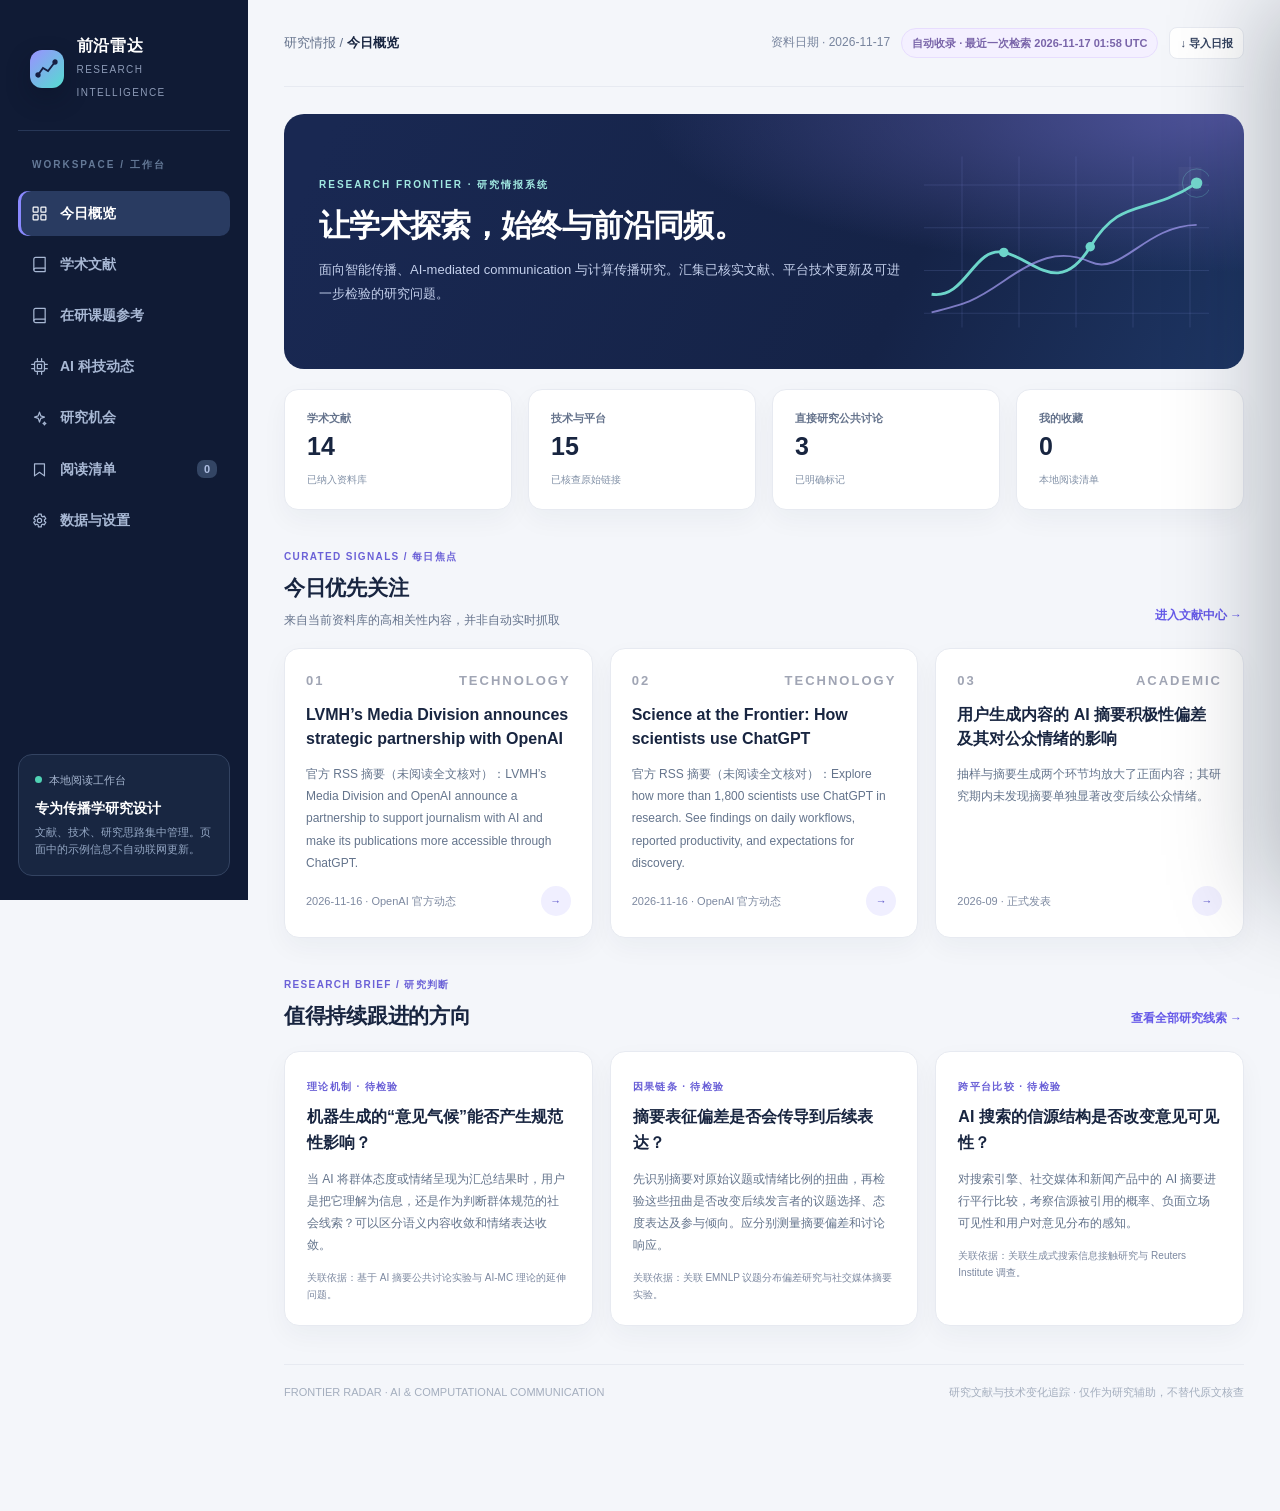
==== commit 0f1b8889: "feat: bookmark official tech reports with persistent reference snapshots and notes" ====
--- a/index.html
+++ b/index.html
@@ -7,7 +7,7 @@
 <title>前沿雷达 · 智能传播与 AI 科研情报</title>
 <style>
 :root{--bg:#f4f6fa;--paper:#fff;--ink:#182540;--sub:#65738c;--line:#e7eaf1;--purple:#6559e8;--purplep:#f0efff;--teal:#0f9e98;--tealp:#e8f8f6;--nav:#101b35;--shadow:0 10px 26px rgba(22,39,75,.042)}
-*{box-sizing:border-box}html{scroll-behavior:smooth}body{margin:0;background:var(--bg);color:var(--ink);font-family:Inter,-apple-system,BlinkMacSystemFont,"PingFang SC","Microsoft YaHei",sans-serif;font-size:14px;line-height:1.65}button,input,select,textarea{font:inherit}button{cursor:pointer}a{color:inherit}a:focus-visible,button:focus-visible,input:focus-visible,select:focus-visible,textarea:focus-visible{outline:3px solid #adadff;outline-offset:2px}.app{min-height:100vh;display:grid;grid-template-columns:248px minmax(0,1fr)}.sidebar{background:var(--nav);padding:29px 18px 24px;color:#d1dcf6;position:sticky;top:0;height:100vh;display:flex;flex-direction:column;gap:18px}.brand{display:flex;align-items:center;gap:13px;padding:6px 12px 26px;border-bottom:1px solid #273757}.brandmark{width:38px;height:38px;border-radius:12px;background:linear-gradient(135deg,#9a91ff,#54ddd0);display:grid;place-items:center;box-shadow:0 10px 24px #0a102155}.brandmark svg{width:24px;height:24px;color:#172044}.brand strong{display:block;font-size:16px;letter-spacing:.7px;color:white;line-height:1.4}.brand small{color:#8d9bb7;font-size:10px;letter-spacing:1.4px}.navtitle{font-size:10px;letter-spacing:2px;color:#647997;font-weight:800;padding:8px 14px 0}.nav{display:grid;gap:6px}.nav button{border:0;background:transparent;color:#a8b8d4;text-align:left;padding:11px 13px;border-radius:10px;display:flex;align-items:center;gap:12px;font-weight:600;width:100%}.nav button:hover{background:#1c2c4d;color:white}.nav button.active{background:#293b61;color:#fff;box-shadow:inset 3px 0 0 #8a89ff}.nav svg{width:17px;height:17px;flex-shrink:0}.nav .count{margin-left:auto;background:#334564;color:#aebee2;min-width:20px;text-align:center;border-radius:7px;padding:0 4px;font-size:11px}.aside-bottom{margin-top:auto;border:1px solid #334361;border-radius:14px;padding:16px;background:#182641}.aside-bottom .online{font-size:11px;color:#a5b5cf;display:flex;align-items:center;gap:7px}.online i{display:block;width:7px;height:7px;border-radius:50%;background:#50d2b4}.aside-bottom strong{display:block;font-size:14px;margin:8px 0 4px;color:#fff}.aside-bottom p{font-size:11px;color:#93a6c3;margin:0;line-height:1.6}.main{min-width:0;padding:0 36px 72px;max-width:1540px;width:100%;margin:auto}.topbar{min-height:87px;display:flex;align-items:center;justify-content:space-between;gap:20px;border-bottom:1px solid var(--line)}.breadcrumbs{color:var(--sub);font-size:13px}.breadcrumbs strong{color:var(--ink);font-weight:700}.top-actions{display:flex;align-items:center;gap:11px;flex-wrap:wrap}.date-label{font-size:12px;color:#77849d}.chip{font-size:11px;border-radius:50px;padding:5px 10px;background:#fff;color:#4e5f7d;border:1px solid var(--line);font-weight:700}.chip.sample{color:#7964a9;background:#f4f0ff;border-color:#e7ddfe}.btn{border:1px solid var(--line);border-radius:10px;background:white;padding:9px 15px;color:#344360;font-size:12px;font-weight:750;display:inline-flex;align-items:center;justify-content:center;gap:8px;transition:.16s}.btn:hover{border-color:#c1c5ea;box-shadow:0 5px 15px #23334a10}.btn.primary{background:var(--purple);color:white;border-color:var(--purple)}.btn.primary:hover{background:#5144cb}.btn.ghost{background:transparent}.btn.small{padding:6px 10px;border-radius:8px;font-size:11px}.btn svg,.icon{height:16px;width:16px;flex-shrink:0}.section{display:none}.section.active{display:block;animation:fadeIn .2s ease-out}@keyframes fadeIn{from{opacity:.75;transform:translateY(5px)}to{opacity:1;transform:none}}.hero{background:radial-gradient(ellipse at 100% 0%,#50549c 0%,transparent 44%),linear-gradient(115deg,#192852 5%,#152347 65%,#1e3664);min-height:255px;border-radius:20px;overflow:hidden;margin-top:27px;color:white;position:relative;padding:31px 35px;display:flex;align-items:center;justify-content:space-between;gap:20px}.hero h1{font-weight:800;font-size:31px;line-height:1.33;letter-spacing:-.65px;margin:12px 0}.hero p{font-size:13px;color:#c4d0ec;max-width:590px;margin:0;line-height:1.85}.eyebrow{font-size:10px;letter-spacing:2px;text-transform:uppercase;font-weight:900;color:#6b61d7}.hero .eyebrow{color:#a1e9e2}.hero-visual{width:285px;max-width:35%;height:190px;flex-shrink:0;opacity:.95}.stats{display:grid;grid-template-columns:repeat(4,1fr);gap:16px;margin-top:20px}.stat{border:1px solid var(--line);background:var(--paper);border-radius:14px;padding:19px 22px;box-shadow:var(--shadow);min-width:0}.stat label{font-size:11px;color:var(--sub);font-weight:650;display:block}.stat b{font-size:25px;display:block;margin:3px 0;line-height:1.35}.stat span{font-size:10px;color:#8291a7}.heading{display:flex;justify-content:space-between;align-items:flex-end;gap:12px;margin:34px 0 17px}.heading h2{font-size:21px;margin:4px 0 0;letter-spacing:-.3px}.heading p{margin:5px 0 0;color:var(--sub);font-size:12px}.eyebrow.narrow{letter-spacing:1.35px}.linkbtn{border:0;background:transparent;color:var(--purple);font-size:12px;font-weight:750;padding:5px 2px}.grid3{display:grid;grid-template-columns:repeat(3,minmax(0,1fr));gap:17px}.feature,.story,.paper,.opportunity,.panel{background:var(--paper);border:1px solid var(--line);box-shadow:var(--shadow);border-radius:15px}.feature{padding:21px;display:flex;flex-direction:column;gap:12px;min-height:230px}.feature .num{color:#a0a5b4;font-size:13px;font-weight:800;letter-spacing:2px}.feature h3{font-size:16px;line-height:1.5;margin:0}.feature p,.story p,.paper p,.opportunity p{margin:0;color:#64748c;font-size:12px;line-height:1.85}.feature footer{font-size:11px;color:#7d89a0;display:flex;justify-content:space-between;align-items:center;margin-top:auto;gap:8px}.outline-arrow{border:0;background:#f0efff;color:#5f59cb;width:30px;height:30px;border-radius:50%;display:grid;place-items:center}.headbar{display:flex;flex-wrap:wrap;align-items:center;gap:10px;margin:21px 0 17px}.searchbox{min-width:200px;flex:1;position:relative}.searchbox svg{position:absolute;top:12px;left:14px;height:17px;width:17px;color:#8391a5}.searchbox input{height:43px;width:100%;padding:0 15px 0 40px;background:white;border:1px solid #e2e6ef;border-radius:10px;color:var(--ink)}select{height:43px;border:1px solid #e2e6ef;color:#43516a;border-radius:10px;background:#fff;padding:0 13px}.switch{display:flex;align-items:center;gap:7px;font-size:12px;color:#596783;background:#fff;border:1px solid var(--line);padding:10px 12px;border-radius:10px;cursor:pointer;user-select:none}.switch input{accent-color:var(--purple)}.papers{display:grid;grid-template-columns:repeat(2,minmax(0,1fr));gap:15px}.paper{padding:20px 21px;display:flex;flex-direction:column;gap:11px;min-height:262px}.tags{display:flex;flex-wrap:wrap;gap:6px}.tag{display:inline-flex;align-items:center;font-size:10px;font-weight:750;padding:3px 9px;border-radius:6px;background:#f2f4f8;color:#62718a}.tag.purple{background:var(--purplep);color:#6652c5}.tag.green{background:var(--tealp);color:#00786d}.tag.orange{background:#fff4e5;color:#a35c0a}.paper h3{font-size:16px;line-height:1.53;margin:0}.paper .english{font-size:11px;line-height:1.6;color:#8a96ab}.paper .meta,.story .meta{font-size:11px;color:#8490a5}.paper footer{margin-top:auto;padding-top:7px;display:flex;align-items:center;justify-content:space-between;gap:10px;border-top:1px solid #f0f1f5}.paper a,.story a{font-size:11px;font-weight:800;color:#5d57ba;text-decoration:none}.paper a:hover,.story a:hover{text-decoration:underline}.paper-footer-actions{display:flex;gap:7px;align-items:center}.iconbtn{border:1px solid var(--line);background:#fff;color:#8792a7;width:31px;height:31px;border-radius:9px;display:grid;place-items:center}.iconbtn.saved{background:#edeafe;color:#6d59db;border-color:#dcd4fc}.iconbtn svg{height:16px;width:16px}.storylist{display:grid;gap:14px}.story{padding:21px 23px;display:grid;grid-template-columns:minmax(0,1fr) auto;align-items:start;gap:14px}.story h3{font-size:16px;margin:5px 0}.story a{display:inline-block;margin-top:10px}.story .date{background:#f2f4f8;border-radius:8px;padding:7px 10px;color:#748198;font-size:11px;white-space:nowrap}.opportunity{padding:22px;min-height:220px}.opportunity h3{margin:7px 0 11px;font-size:16px}.opportunity .foot{font-size:10px;color:#7c88a0;margin-top:14px}.panel{padding:21px}.panel h3{font-size:14px;margin:0 0 9px}.panel p{font-size:12px;line-height:1.9;color:var(--sub)}.panel code{font-size:11px;background:#f2f4f8;padding:2px 4px;border-radius:4px}.two-col{display:grid;grid-template-columns:1.6fr 1fr;gap:17px}.progress{width:100%;height:8px;border-radius:8px;background:#edf0f6;overflow:hidden}.progress span{display:block;background:linear-gradient(90deg,#6253db,#29b5ad);height:100%;border-radius:8px}.reading{display:grid;gap:11px}.readitem{background:white;border:1px solid var(--line);border-radius:12px;padding:17px 18px;display:flex;justify-content:space-between;gap:20px;align-items:center}.readitem strong{font-size:13px;display:block}.readitem small{color:#8190a6;font-size:11px}.readitem button{flex-shrink:0}.empty{padding:38px 22px;border:1px dashed #d7dce8;background:#fff;border-radius:13px;text-align:center;color:#8995aa;font-size:12px}.empty strong{display:block;color:#596882;font-size:14px;margin-bottom:6px}.footer{margin:38px 0;color:#a4aebe;font-size:11px;border-top:1px solid var(--line);padding-top:18px;display:flex;justify-content:space-between;gap:12px}.drawer-cover{position:fixed;inset:0;background:#101a36aa;z-index:19;opacity:0;pointer-events:none;transition:.22s}.drawer-cover.open{opacity:1;pointer-events:auto}.drawer{position:fixed;z-index:20;right:0;top:0;bottom:0;width:min(620px,100vw);background:#fff;box-shadow:-28px 0 90px #07112344;transform:translateX(102%);transition:.25s ease;overflow-y:auto;padding:29px 36px 42px}.drawer.open{transform:none}.drawer-top{display:flex;justify-content:space-between;align-items:center;gap:12px;padding-bottom:18px;border-bottom:1px solid var(--line)}.drawer h2{font-size:26px;line-height:1.5;margin:24px 0 10px}.drawer .en{color:#8190a6;font-size:13px;line-height:1.7}.drawer .detail{margin-top:25px}.drawer .detail h3{font-size:13px;margin:21px 0 6px}.drawer .detail p{font-size:13px;line-height:1.95;color:#526179;margin:0}.drawer .details-meta{margin-top:16px;display:flex;gap:8px;flex-wrap:wrap}.drawer textarea{width:100%;border:1px solid #e2e6ef;border-radius:10px;padding:12px;min-height:105px;resize:vertical;line-height:1.7}.drawer label{font-size:12px;color:#728198}.drawer .actions{display:flex;flex-wrap:wrap;gap:10px;margin:23px 0}.drawer select{margin-top:10px}.drawer .note{background:#f6f7fb;padding:14px;border-radius:9px;font-size:11px;color:#74839c;margin-top:15px;line-height:1.8}.toast{position:fixed;z-index:50;bottom:22px;right:28px;background:#192643;color:white;border-radius:11px;padding:12px 17px;box-shadow:0 15px 35px #14213d40;font-size:12px;opacity:0;pointer-events:none;transform:translateY(14px);transition:.2s}.toast.show{opacity:1;transform:none}.config-box{border-left:3px solid #8c80e8;background:#f7f6ff;border-radius:0 11px 11px 0;padding:13px 15px;color:#5b5f83;font-size:12px;line-height:1.8;margin:17px 0}.mobile-head{display:none}.no-wrap{white-space:nowrap}@media(max-width:1100px){.main{padding:0 23px 55px}.sidebar{width:212px;padding:22px 12px}.app{grid-template-columns:212px 1fr}.grid3{grid-template-columns:repeat(2,minmax(0,1fr))}.stats{grid-template-columns:repeat(2,1fr)}.hero-visual{max-width:30%;}}@media(max-width:760px){.app{display:block}.sidebar{position:static;height:auto;width:auto;padding:13px 14px;display:grid;grid-template-columns:1fr;align-items:center;gap:7px}.brand{border:0;padding:0}.brand small{display:none}.navtitle,.aside-bottom{display:none}.nav{display:flex;gap:3px;overflow-x:auto}.nav button{padding:8px;white-space:nowrap;font-size:11px}.nav svg{width:16px}.nav .count{display:none}.main{padding:0 15px 50px}.topbar{min-height:72px;align-items:flex-start;padding-top:14px;flex-direction:column;gap:6px;padding-bottom:12px}.hero{margin-top:17px;padding:26px 22px;min-height:230px}.hero h1{font-size:25px}.hero-visual{display:none}.papers,.grid3,.two-col{grid-template-columns:1fr}.stats{gap:9px}.stat{padding:13px 17px}.stat b{font-size:23px}.heading{margin-top:27px}.heading h2{font-size:18px}.searchbox{flex-basis:100%}.headbar{gap:7px}.paper{min-height:auto}.story{grid-template-columns:1fr}.story .date{width:max-content}.drawer{padding:19px 20px 40px}.drawer h2{font-size:21px}.footer{display:flex;flex-direction:column;align-items:flex-start}.brandmark{height:31px;width:31px}.brand strong{font-size:13px}}
+*{box-sizing:border-box}html{scroll-behavior:smooth}body{margin:0;background:var(--bg);color:var(--ink);font-family:Inter,-apple-system,BlinkMacSystemFont,"PingFang SC","Microsoft YaHei",sans-serif;font-size:14px;line-height:1.65}button,input,select,textarea{font:inherit}button{cursor:pointer}a{color:inherit}a:focus-visible,button:focus-visible,input:focus-visible,select:focus-visible,textarea:focus-visible{outline:3px solid #adadff;outline-offset:2px}.app{min-height:100vh;display:grid;grid-template-columns:248px minmax(0,1fr)}.sidebar{background:var(--nav);padding:29px 18px 24px;color:#d1dcf6;position:sticky;top:0;height:100vh;display:flex;flex-direction:column;gap:18px}.brand{display:flex;align-items:center;gap:13px;padding:6px 12px 26px;border-bottom:1px solid #273757}.brandmark{width:38px;height:38px;border-radius:12px;background:linear-gradient(135deg,#9a91ff,#54ddd0);display:grid;place-items:center;box-shadow:0 10px 24px #0a102155}.brandmark svg{width:24px;height:24px;color:#172044}.brand strong{display:block;font-size:16px;letter-spacing:.7px;color:white;line-height:1.4}.brand small{color:#8d9bb7;font-size:10px;letter-spacing:1.4px}.navtitle{font-size:10px;letter-spacing:2px;color:#647997;font-weight:800;padding:8px 14px 0}.nav{display:grid;gap:6px}.nav button{border:0;background:transparent;color:#a8b8d4;text-align:left;padding:11px 13px;border-radius:10px;display:flex;align-items:center;gap:12px;font-weight:600;width:100%}.nav button:hover{background:#1c2c4d;color:white}.nav button.active{background:#293b61;color:#fff;box-shadow:inset 3px 0 0 #8a89ff}.nav svg{width:17px;height:17px;flex-shrink:0}.nav .count{margin-left:auto;background:#334564;color:#aebee2;min-width:20px;text-align:center;border-radius:7px;padding:0 4px;font-size:11px}.aside-bottom{margin-top:auto;border:1px solid #334361;border-radius:14px;padding:16px;background:#182641}.aside-bottom .online{font-size:11px;color:#a5b5cf;display:flex;align-items:center;gap:7px}.online i{display:block;width:7px;height:7px;border-radius:50%;background:#50d2b4}.aside-bottom strong{display:block;font-size:14px;margin:8px 0 4px;color:#fff}.aside-bottom p{font-size:11px;color:#93a6c3;margin:0;line-height:1.6}.main{min-width:0;padding:0 36px 72px;max-width:1540px;width:100%;margin:auto}.topbar{min-height:87px;display:flex;align-items:center;justify-content:space-between;gap:20px;border-bottom:1px solid var(--line)}.breadcrumbs{color:var(--sub);font-size:13px}.breadcrumbs strong{color:var(--ink);font-weight:700}.top-actions{display:flex;align-items:center;gap:11px;flex-wrap:wrap}.date-label{font-size:12px;color:#77849d}.chip{font-size:11px;border-radius:50px;padding:5px 10px;background:#fff;color:#4e5f7d;border:1px solid var(--line);font-weight:700}.chip.sample{color:#7964a9;background:#f4f0ff;border-color:#e7ddfe}.btn{border:1px solid var(--line);border-radius:10px;background:white;padding:9px 15px;color:#344360;font-size:12px;font-weight:750;display:inline-flex;align-items:center;justify-content:center;gap:8px;transition:.16s}.btn:hover{border-color:#c1c5ea;box-shadow:0 5px 15px #23334a10}.btn.primary{background:var(--purple);color:white;border-color:var(--purple)}.btn.primary:hover{background:#5144cb}.btn.ghost{background:transparent}.btn.small{padding:6px 10px;border-radius:8px;font-size:11px}.btn svg,.icon{height:16px;width:16px;flex-shrink:0}.section{display:none}.section.active{display:block;animation:fadeIn .2s ease-out}@keyframes fadeIn{from{opacity:.75;transform:translateY(5px)}to{opacity:1;transform:none}}.hero{background:radial-gradient(ellipse at 100% 0%,#50549c 0%,transparent 44%),linear-gradient(115deg,#192852 5%,#152347 65%,#1e3664);min-height:255px;border-radius:20px;overflow:hidden;margin-top:27px;color:white;position:relative;padding:31px 35px;display:flex;align-items:center;justify-content:space-between;gap:20px}.hero h1{font-weight:800;font-size:31px;line-height:1.33;letter-spacing:-.65px;margin:12px 0}.hero p{font-size:13px;color:#c4d0ec;max-width:590px;margin:0;line-height:1.85}.eyebrow{font-size:10px;letter-spacing:2px;text-transform:uppercase;font-weight:900;color:#6b61d7}.hero .eyebrow{color:#a1e9e2}.hero-visual{width:285px;max-width:35%;height:190px;flex-shrink:0;opacity:.95}.stats{display:grid;grid-template-columns:repeat(4,1fr);gap:16px;margin-top:20px}.stat{border:1px solid var(--line);background:var(--paper);border-radius:14px;padding:19px 22px;box-shadow:var(--shadow);min-width:0}.stat label{font-size:11px;color:var(--sub);font-weight:650;display:block}.stat b{font-size:25px;display:block;margin:3px 0;line-height:1.35}.stat span{font-size:10px;color:#8291a7}.heading{display:flex;justify-content:space-between;align-items:flex-end;gap:12px;margin:34px 0 17px}.heading h2{font-size:21px;margin:4px 0 0;letter-spacing:-.3px}.heading p{margin:5px 0 0;color:var(--sub);font-size:12px}.eyebrow.narrow{letter-spacing:1.35px}.linkbtn{border:0;background:transparent;color:var(--purple);font-size:12px;font-weight:750;padding:5px 2px}.grid3{display:grid;grid-template-columns:repeat(3,minmax(0,1fr));gap:17px}.feature,.story,.paper,.opportunity,.panel{background:var(--paper);border:1px solid var(--line);box-shadow:var(--shadow);border-radius:15px}.feature{padding:21px;display:flex;flex-direction:column;gap:12px;min-height:230px}.feature .num{color:#a0a5b4;font-size:13px;font-weight:800;letter-spacing:2px}.feature h3{font-size:16px;line-height:1.5;margin:0}.feature p,.story p,.paper p,.opportunity p{margin:0;color:#64748c;font-size:12px;line-height:1.85}.feature footer{font-size:11px;color:#7d89a0;display:flex;justify-content:space-between;align-items:center;margin-top:auto;gap:8px}.outline-arrow{border:0;background:#f0efff;color:#5f59cb;width:30px;height:30px;border-radius:50%;display:grid;place-items:center}.headbar{display:flex;flex-wrap:wrap;align-items:center;gap:10px;margin:21px 0 17px}.searchbox{min-width:200px;flex:1;position:relative}.searchbox svg{position:absolute;top:12px;left:14px;height:17px;width:17px;color:#8391a5}.searchbox input{height:43px;width:100%;padding:0 15px 0 40px;background:white;border:1px solid #e2e6ef;border-radius:10px;color:var(--ink)}select{height:43px;border:1px solid #e2e6ef;color:#43516a;border-radius:10px;background:#fff;padding:0 13px}.switch{display:flex;align-items:center;gap:7px;font-size:12px;color:#596783;background:#fff;border:1px solid var(--line);padding:10px 12px;border-radius:10px;cursor:pointer;user-select:none}.switch input{accent-color:var(--purple)}.papers{display:grid;grid-template-columns:repeat(2,minmax(0,1fr));gap:15px}.paper{padding:20px 21px;display:flex;flex-direction:column;gap:11px;min-height:262px}.tags{display:flex;flex-wrap:wrap;gap:6px}.tag{display:inline-flex;align-items:center;font-size:10px;font-weight:750;padding:3px 9px;border-radius:6px;background:#f2f4f8;color:#62718a}.tag.purple{background:var(--purplep);color:#6652c5}.tag.green{background:var(--tealp);color:#00786d}.tag.orange{background:#fff4e5;color:#a35c0a}.paper h3{font-size:16px;line-height:1.53;margin:0}.paper .english{font-size:11px;line-height:1.6;color:#8a96ab}.paper .meta,.story .meta{font-size:11px;color:#8490a5}.paper footer{margin-top:auto;padding-top:7px;display:flex;align-items:center;justify-content:space-between;gap:10px;border-top:1px solid #f0f1f5}.paper a,.story a{font-size:11px;font-weight:800;color:#5d57ba;text-decoration:none}.paper a:hover,.story a:hover{text-decoration:underline}.paper-footer-actions{display:flex;gap:7px;align-items:center}.iconbtn{border:1px solid var(--line);background:#fff;color:#8792a7;width:31px;height:31px;border-radius:9px;display:grid;place-items:center}.iconbtn.saved{background:#edeafe;color:#6d59db;border-color:#dcd4fc}.iconbtn svg{height:16px;width:16px}.storylist{display:grid;gap:14px}.story{padding:21px 23px;display:grid;grid-template-columns:minmax(0,1fr) auto;align-items:start;gap:14px}.story h3{font-size:16px;margin:5px 0}.story a{display:inline-block;margin-top:10px}.story .date{background:#f2f4f8;border-radius:8px;padding:7px 10px;color:#748198;font-size:11px;white-space:nowrap}.opportunity{padding:22px;min-height:220px}.opportunity h3{margin:7px 0 11px;font-size:16px}.opportunity .foot{font-size:10px;color:#7c88a0;margin-top:14px}.panel{padding:21px}.panel h3{font-size:14px;margin:0 0 9px}.panel p{font-size:12px;line-height:1.9;color:var(--sub)}.panel code{font-size:11px;background:#f2f4f8;padding:2px 4px;border-radius:4px}.two-col{display:grid;grid-template-columns:1.6fr 1fr;gap:17px}.progress{width:100%;height:8px;border-radius:8px;background:#edf0f6;overflow:hidden}.progress span{display:block;background:linear-gradient(90deg,#6253db,#29b5ad);height:100%;border-radius:8px}.reading{display:grid;gap:11px}.readitem{background:white;border:1px solid var(--line);border-radius:12px;padding:17px 18px;display:flex;justify-content:space-between;gap:20px;align-items:center}.story-actions{display:flex;gap:10px;align-items:center;flex-wrap:wrap;margin-top:12px}.story-actions a{margin-top:0}.reading-group-title{font-size:12px;margin:11px 0 0;color:#425273}.reading-group-empty{color:#8290a4;font-size:11px;margin:0 0 6px}.readitem strong{font-size:13px;display:block}.readitem small{color:#8190a6;font-size:11px}.readitem button{flex-shrink:0}.empty{padding:38px 22px;border:1px dashed #d7dce8;background:#fff;border-radius:13px;text-align:center;color:#8995aa;font-size:12px}.empty strong{display:block;color:#596882;font-size:14px;margin-bottom:6px}.footer{margin:38px 0;color:#a4aebe;font-size:11px;border-top:1px solid var(--line);padding-top:18px;display:flex;justify-content:space-between;gap:12px}.drawer-cover{position:fixed;inset:0;background:#101a36aa;z-index:19;opacity:0;pointer-events:none;transition:.22s}.drawer-cover.open{opacity:1;pointer-events:auto}.drawer{position:fixed;z-index:20;right:0;top:0;bottom:0;width:min(620px,100vw);background:#fff;box-shadow:-28px 0 90px #07112344;transform:translateX(102%);transition:.25s ease;overflow-y:auto;padding:29px 36px 42px}.drawer.open{transform:none}.drawer-top{display:flex;justify-content:space-between;align-items:center;gap:12px;padding-bottom:18px;border-bottom:1px solid var(--line)}.drawer h2{font-size:26px;line-height:1.5;margin:24px 0 10px}.drawer .en{color:#8190a6;font-size:13px;line-height:1.7}.drawer .detail{margin-top:25px}.drawer .detail h3{font-size:13px;margin:21px 0 6px}.drawer .detail p{font-size:13px;line-height:1.95;color:#526179;margin:0}.drawer .details-meta{margin-top:16px;display:flex;gap:8px;flex-wrap:wrap}.drawer textarea{width:100%;border:1px solid #e2e6ef;border-radius:10px;padding:12px;min-height:105px;resize:vertical;line-height:1.7}.drawer label{font-size:12px;color:#728198}.drawer .actions{display:flex;flex-wrap:wrap;gap:10px;margin:23px 0}.drawer select{margin-top:10px}.drawer .note{background:#f6f7fb;padding:14px;border-radius:9px;font-size:11px;color:#74839c;margin-top:15px;line-height:1.8}.toast{position:fixed;z-index:50;bottom:22px;right:28px;background:#192643;color:white;border-radius:11px;padding:12px 17px;box-shadow:0 15px 35px #14213d40;font-size:12px;opacity:0;pointer-events:none;transform:translateY(14px);transition:.2s}.toast.show{opacity:1;transform:none}.config-box{border-left:3px solid #8c80e8;background:#f7f6ff;border-radius:0 11px 11px 0;padding:13px 15px;color:#5b5f83;font-size:12px;line-height:1.8;margin:17px 0}.mobile-head{display:none}.no-wrap{white-space:nowrap}@media(max-width:1100px){.main{padding:0 23px 55px}.sidebar{width:212px;padding:22px 12px}.app{grid-template-columns:212px 1fr}.grid3{grid-template-columns:repeat(2,minmax(0,1fr))}.stats{grid-template-columns:repeat(2,1fr)}.hero-visual{max-width:30%;}}@media(max-width:760px){.app{display:block}.sidebar{position:static;height:auto;width:auto;padding:13px 14px;display:grid;grid-template-columns:1fr;align-items:center;gap:7px}.brand{border:0;padding:0}.brand small{display:none}.navtitle,.aside-bottom{display:none}.nav{display:flex;gap:3px;overflow-x:auto}.nav button{padding:8px;white-space:nowrap;font-size:11px}.nav svg{width:16px}.nav .count{display:none}.main{padding:0 15px 50px}.topbar{min-height:72px;align-items:flex-start;padding-top:14px;flex-direction:column;gap:6px;padding-bottom:12px}.hero{margin-top:17px;padding:26px 22px;min-height:230px}.hero h1{font-size:25px}.hero-visual{display:none}.papers,.grid3,.two-col{grid-template-columns:1fr}.stats{gap:9px}.stat{padding:13px 17px}.stat b{font-size:23px}.heading{margin-top:27px}.heading h2{font-size:18px}.searchbox{flex-basis:100%}.headbar{gap:7px}.paper{min-height:auto}.story{grid-template-columns:1fr}.story .date{width:max-content}.drawer{padding:19px 20px 40px}.drawer h2{font-size:21px}.footer{display:flex;flex-direction:column;align-items:flex-start}.brandmark{height:31px;width:31px}.brand strong{font-size:13px}}
 </style>
 <link rel="stylesheet" href="./research.css" />
 </head>
@@ -34,9 +34,9 @@
     <div class="headbar"><div class="searchbox"><svg viewBox="0 0 24 24" fill="none" stroke="currentColor" stroke-width="2"><circle cx="11" cy="11" r="7"/><path d="m16 16 5 5"/></svg><input id="search" type="search" placeholder="搜索题名、作者、理论或研究方法..." aria-label="搜索文献"/></div><select id="topic" aria-label="主题筛选"><option value="all">全部研究主题</option><option value="AI摘要">AI 摘要</option><option value="AI-MC">AI-MC / 人机传播</option><option value="计算传播">计算传播与方法</option></select><select id="type" aria-label="发表类型"><option value="all">全部发表类型</option><option value="正式发表">正式发表</option><option value="工作论文">工作论文</option><option value="研究报告">研究报告</option></select><label class="switch"><input type="checkbox" id="public-only"/>仅看公共讨论研究</label></div>
     <div class="papers" id="papers"></div>
   </section>
-  <section class="section" id="view-technology"><div class="heading"><div><span class="eyebrow narrow">PLATFORM & TECHNOLOGY</span><h2>AI 技术与平台动态</h2><p>技术更新仅依据发布方可核实材料；区分公告事实与学术推论</p></div></div><div class="storylist" id="tech-list"></div></section>
+  <section class="section" id="view-technology"><div class="heading"><div><span class="eyebrow narrow">PLATFORM & TECHNOLOGY</span><h2>AI 技术与平台动态</h2><p>技术更新仅依据发布方可核实材料；支持收藏官方报告与网页，留存研究参考链接</p></div></div><div class="storylist" id="tech-list"></div></section>
   <section class="section" id="view-opportunities"><div class="heading"><div><span class="eyebrow narrow">RESEARCH OPPORTUNITIES</span><h2>研究问题与理论线索</h2><p>以下为基于现有证据提出的待检验研究问题，不是已证实的研究结论</p></div></div><div class="grid3" id="opps"></div></section>
-  <section class="section" id="view-reading"><div class="heading"><div><span class="eyebrow narrow">PERSONAL READING</span><h2>我的文献阅读清单</h2><p>收藏、阅读进度和笔记保存在当前浏览器中，不上传服务器</p></div><button class="btn small" id="export-notes">导出我的数据</button></div><div class="two-col"><div class="panel"><h3>已收藏文献</h3><div class="reading" id="reading-list"></div></div><div class="panel"><h3>阅读进度</h3><p id="reading-text"></p><div class="progress"><span id="reading-progress" style="width:0%"></span></div><div class="config-box">建议按“理论基础 → 实验因果效应 → 系统偏差 → 真实场景研究”顺序精读。每条文献可单独标记阅读状态、记录笔记。</div></div></div></section>
+  <section class="section" id="view-reading"><div class="heading"><div><span class="eyebrow narrow">PERSONAL READING</span><h2>我的资料收藏与阅读清单</h2><p>统一管理学术文献、官方报告与科技动态；收藏和笔记仅保存在当前浏览器</p></div><button class="btn small" id="export-notes">导出我的数据</button></div><div class="two-col"><div class="panel"><h3>已收藏的研究资料</h3><div class="reading" id="reading-list"></div></div><div class="panel"><h3>阅读进度</h3><p id="reading-text"></p><div class="progress"><span id="reading-progress" style="width:0%"></span></div><div class="config-box">学术文献和官方技术资料分别列出。官方资料会保留原文链接、发布信息与收藏时的摘要，以便后续研究引用；建议定期导出备份。</div></div></div></section>
   <section class="section" id="view-settings"><div class="heading"><div><span class="eyebrow narrow">DATA & SOURCES</span><h2>数据来源与更新方式</h2><p>支持托管后的自动数据同步；离线打开时使用本地资料，自动收录内容均明确标注证据范围</p></div></div><div class="two-col"><div class="panel"><h3>数据导入</h3><p>内置截至 <strong>2026年11月16日</strong> 的示例资料。托管到 GitHub Pages 后网页会自动读取 data/feed.json，并将更新并入历史资料。自动收录条目仅为来源元数据或官方 RSS 摘要，不能视为已经核查全文。仍可使用手动 JSON 导入。</p><div style="display:flex;flex-wrap:wrap;gap:9px;margin-top:14px"><button class="btn primary" id="import-settings">导入 JSON 日报</button><button class="btn" id="download-template">下载导入示例</button><button class="btn" id="export-all">导出当前数据</button></div><div class="config-box" id="auto-sync-status"><strong>自动同步：</strong>正在检查已发布数据……</div></div><div class="panel"><h3>证据与透明度</h3><p>① 文献记录含原始链接、出版类型及核查范围；② 不将工作论文标记为已通过同行评审；③ 不以 AI 生成的分析性建议替代实证研究发现；④ 内容缺失时展示空结果，而非虚构实时内容。</p><p>参考来源：ACL Anthology、JCMC/Oxford Academic、NYU CSMaP、Reuters Institute、Frontiers in Psychology、Google Blog、OpenAI 官方网站。</p><p style="color:#a0a9ba;font-size:11px">版本 v1.1 · 静态网页 + GitHub Actions 自动数据源 · 阅读记录仍为本地存储</p></div></div></section>
  <footer class="footer"><span>FRONTIER RADAR · AI & COMPUTATIONAL COMMUNICATION</span><span>研究文献与技术变化追踪 · 仅作为研究辅助，不替代原文核查</span></footer>
 </div></div>
@@ -75,16 +75,33 @@
 function overview(){let p=corpus.papers||[],t=corpus.tech||[];el('date-display').textContent=`资料日期 · ${corpus.date||'未注明'}`;el('sample-badge').textContent=corpus.label||'本地导入数据';const data=[['学术文献',p.length,'已纳入资料库'],['技术与平台',t.length,'已核查原始链接'],['直接研究公共讨论',p.filter(x=>x.public).length,'已明确标记'],['我的收藏',countSaved(),'本地阅读清单']];el('stats').innerHTML=data.map(([l,n,sub])=>`<div class="stat"><label>${l}</label><b>${n}</b><span>${sub}</span></div>`).join('');let feature=[...t.slice(0,2).map(x=>({...x,kind:'tech'})),...p.filter(x=>x.public).slice(0,1).map(x=>({...x,kind:'paper'}))].slice(0,3);if(feature.length<3)feature=[...feature,...p.filter(x=>!feature.some(y=>y.id===x.id)).map(x=>({...x,kind:'paper'}))].slice(0,3);el('highlights').innerHTML=feature.length?feature.map((x,i)=>`<div class="feature"><div class="num">0${i+1} <span style="float:right">${esc(x.kind==='tech'?'TECHNOLOGY':'ACADEMIC')}</span></div><h3>${esc(x.title)}</h3><p>${esc(x.excerpt||x.finding)}</p><footer><span>${esc(x.date)} · ${esc(x.kind==='tech'?x.source:x.type)}</span><button aria-label="查看详情" class="outline-arrow" data-open="${esc(x.id)}">→</button></footer></div>`).join(''):'<div class="empty">暂无焦点内容</div>';el('overview-opps').innerHTML=(corpus.opportunities||[]).slice(0,3).map(x=>oppHtml(x)).join('')||'<div class="empty">暂无研究线索</div>'}
 function oppHtml(x){return `<div class="opportunity"><span class="eyebrow narrow">${esc(x.type||'待检验研究问题')}</span><h3>${esc(x.title)}</h3><p>${esc(x.description)}</p><div class="foot">关联依据：${esc(x.basis||'暂无说明')}</div></div>`}
 function papers(){const q=el('search').value.toLowerCase().trim(),topic=el('topic').value,type=el('type').value,pub=el('public-only').checked;let list=(corpus.papers||[]).filter(x=>(topic==='all'||(x.topic||[]).includes(topic))&&(type==='all'||x.type===type)&&(!pub||x.public)&&(!q||[x.title,x.en,x.authors,x.method,x.significance,...(x.tags||[])].join(' ').toLowerCase().includes(q)));el('paper-count').textContent=`${list.length} 篇匹配文献`;el('papers').innerHTML=list.length?list.map(x=>{let saved=library[x.id]?.saved;return `<article class="paper"><div class="tags">${tag(x.type,x.type==='工作论文'?'orange':x.type==='正式发表'?'green':'')}${x.public?tag('直接涉及公共讨论','purple'):tag('不直接研究公共讨论')}${(x.topic||[]).slice(0,2).map(y=>tag(y)).join('')}</div><div><h3>${esc(x.title)}</h3><div class="english">${esc(x.en)}</div></div><div class="meta">${esc(x.authors)} · ${esc(x.date)}</div><p>${esc(x.finding)}</p><footer><a href="${esc(safeUrl(x.url))}" target="_blank" rel="noopener noreferrer">原始来源 ↗</a><div class="paper-footer-actions"><button class="iconbtn ${saved?'saved':''}" data-save="${esc(x.id)}" title="${saved?'取消收藏':'收藏文献'}" aria-label="收藏文献">${svg('bookmark')}</button><button class="btn small" data-open="${esc(x.id)}">查看研究详情</button></div></footer></article>`}).join(''):'<div class="empty" style="grid-column:1/-1"><strong>没有匹配的文献</strong>可以重置筛选条件，或导入新的日报数据。</div>'}
-function tech(){el('tech-list').innerHTML=(corpus.tech||[]).map(x=>`<article class="story"><div><div class="tags">${(x.tags||[]).map(y=>tag(y)).join('')}</div><h3>${esc(x.title)}</h3><div class="meta">${esc(x.source)}</div><p>${esc(x.excerpt)}</p><p style="margin-top:8px"><b style="color:#3d527c">研究启发：</b>${esc(x.impact)}</p><a href="${esc(safeUrl(x.url))}" target="_blank" rel="noopener noreferrer">查看官方来源 ↗</a></div><div class="date">${esc(x.date)}</div></article>`).join('')||'<div class="empty">暂无技术动态</div>'}
+function tech(){el('tech-list').innerHTML=(corpus.tech||[]).map(x=>{let saved=library[x.id]?.saved;return `<article class="story"><div><div class="tags">${(x.tags||[]).map(y=>tag(y)).join('')}</div><h3>${esc(x.title)}</h3><div class="meta">${esc(x.source)}</div><p>${esc(x.excerpt)}</p><p style="margin-top:8px"><b style="color:#3d527c">研究启发：</b>${esc(x.impact)}</p><div class="story-actions"><a href="${esc(safeUrl(x.url))}" target="_blank" rel="noopener noreferrer">查看官方来源 ↗</a><button class="btn small" data-open="${esc(x.id)}">详情 / 研究备注</button><button class="btn small" data-save="${esc(x.id)}">${saved?'取消收藏':'收藏资料'}</button></div></div><div class="date">${esc(x.date)}</div></article>`}).join('')||'<div class="empty">暂无技术动态</div>'}
 function opportunities(){el('opps').innerHTML=(corpus.opportunities||[]).map(oppHtml).join('')||'<div class="empty">暂无研究线索</div>'}
-function readings(){let saved=(corpus.papers||[]).filter(x=>library[x.id]?.saved);let completed=saved.filter(x=>library[x.id]?.status==='已读').length;el('reading-text').textContent=`已读 ${completed} / 收藏 ${saved.length} 篇`;el('reading-progress').style.width=(saved.length?completed/saved.length*100:0)+'%';el('reading-list').innerHTML=saved.length?saved.map(x=>`<div class="readitem"><div><strong>${esc(x.title)}</strong><small>${esc(x.venue)} · ${esc(library[x.id]?.status||'待读')}${library[x.id]?.note?' · 有阅读笔记':''}</small></div><button class="btn small" data-open="${esc(x.id)}">阅读记录</button></div>`).join(''):'<div class="empty"><strong>还没有收藏文献</strong>前往“学术文献”点击书签收藏，再来追踪阅读进度。</div>'}
+function readings(){
+const savedPapers=(corpus.papers||[]).filter(x=>library[x.id]?.saved);
+const currentTech=new Map((corpus.tech||[]).map(x=>[x.id,x]));
+const savedTech=Object.entries(library).filter(([id,record])=>record?.saved&&(currentTech.has(id)||record.reference?.kind==='tech')).map(([id,record])=>currentTech.get(id)||record.reference).filter(Boolean);
+const total=savedPapers.length+savedTech.length,completed=[...savedPapers,...savedTech].filter(x=>library[x.id]?.status==='已读').length;
+el('reading-text').textContent=`已读 ${completed} / 收藏 ${total} 项（文献 ${savedPapers.length}，官方资料 ${savedTech.length}）`;
+el('reading-progress').style.width=(total?completed/total*100:0)+'%';
+const item=(x,source)=>`<div class="readitem"><div><strong>${esc(x.title)}</strong><small>${esc(source)} · ${esc(x.date||'日期未注明')} · ${esc(library[x.id]?.status||'待读')}${library[x.id]?.note?' · 有研究笔记':''}</small></div><button class="btn small" data-open="${esc(x.id)}">查看记录</button></div>`;
+el('reading-list').innerHTML=total?
+`<h4 class="reading-group-title">学术文献（${savedPapers.length}）</h4>${savedPapers.map(x=>item(x,x.venue||'期刊来源')).join('')||'<p class="reading-group-empty">暂无收藏文献</p>'}<h4 class="reading-group-title">官方报告与科技动态（${savedTech.length}）</h4>${savedTech.map(x=>item(x,x.source||'官方来源')).join('')||'<p class="reading-group-empty">暂无收藏的官方资料</p>'}`:
+'<div class="empty"><strong>还没有收藏研究资料</strong>在“学术文献”或“AI 科技动态”中点击收藏，即可在此查看并记录笔记。</div>';
+}
 function render(){overview();if(view==='literature')papers();if(view==='technology')tech();if(view==='opportunities')opportunities();if(view==='reading')readings()}
 function persist(){try{localStorage.setItem(STORAGE,JSON.stringify(library))}catch{}nav();render()}
 function toast(s){el('toast').textContent=s;el('toast').classList.add('show');clearTimeout(toast.timer);toast.timer=setTimeout(()=>el('toast').classList.remove('show'),2400)}
-function save(id){library[id]=library[id]||{saved:false,status:'待读',note:''};library[id].saved=!library[id].saved;persist();toast(library[id].saved?'已加入阅读清单':'已取消收藏')}
-function openItem(id){const paper=(corpus.papers||[]).find(x=>x.id===id),news=(corpus.tech||[]).find(x=>x.id===id);if(!paper&&!news)return;current=id;let x=paper||news;let html=`<h2>${esc(x.title)}</h2>${paper?`<div class="en">${esc(x.en)}</div>`:''}<div class="details-meta">${tag(x.type||'技术动态',paper&&x.type==='工作论文'?'orange':'green')}${paper&&x.public?tag('直接研究公共讨论','purple'):''}${(x.tags||[]).slice(0,4).map(y=>tag(y)).join('')}</div>`;
+function rememberTech(id){
+const x=(corpus.tech||[]).find(item=>item.id===id);
+if(!x)return;
+library[id]=library[id]||{saved:false,status:'待读',note:''};
+library[id].reference={kind:'tech',id:x.id,title:x.title,source:x.source,date:x.date,url:x.url,excerpt:x.excerpt,impact:x.impact,tags:x.tags};
+}
+function save(id){rememberTech(id);library[id]=library[id]||{saved:false,status:'待读',note:''};library[id].saved=!library[id].saved;persist();toast(library[id].saved?'已加入收藏':'已取消收藏')}
+function openItem(id){const paper=(corpus.papers||[]).find(x=>x.id===id),news=(corpus.tech||[]).find(x=>x.id===id)||(library[id]?.reference?.kind==='tech'?library[id].reference:null);if(!paper&&!news)return;current=id;let x=paper||news;let html=`<h2>${esc(x.title)}</h2>${paper?`<div class="en">${esc(x.en)}</div>`:''}<div class="details-meta">${tag(x.type||'技术动态',paper&&x.type==='工作论文'?'orange':'green')}${paper&&x.public?tag('直接研究公共讨论','purple'):''}${(x.tags||[]).slice(0,4).map(y=>tag(y)).join('')}</div>`;
 if(paper){let st=library[id]||{saved:false,status:'待读',note:''};html+=`<div class="detail"><h3>作者与出处</h3><p>${esc(x.authors)}<br>${esc(x.venue)} · ${esc(x.date)}</p><h3>研究问题</h3><p>${esc(x.question)}</p><h3>数据与研究方法</h3><p>${esc(x.method)}</p><h3>核心发现</h3><p>${esc(x.finding)}</p><h3>与公共讨论 / 智能传播研究的关系</h3><p>${esc(x.significance)}</p><h3>证据核查范围</h3><p>${esc(x.scope)}</p></div><div class="actions"><a class="btn primary" href="${esc(safeUrl(x.url))}" target="_blank" rel="noopener noreferrer">打开原始文献 ↗</a><button class="btn" data-save="${esc(x.id)}">${st.saved?'取消收藏':'加入阅读清单'}</button></div><div class="detail"><h3>个人阅读记录</h3><label for="read-status">阅读状态</label><div><select id="read-status"><option ${st.status==='待读'?'selected':''}>待读</option><option ${st.status==='在读'?'selected':''}>在读</option><option ${st.status==='已读'?'selected':''}>已读</option></select></div><h3>研究笔记</h3><textarea id="note" placeholder="记录理论启发、研究设计或待核对问题...">${esc(st.note||'')}</textarea><div style="margin-top:10px"><button class="btn primary" id="save-note">保存阅读记录</button></div></div><div class="note">阅读记录仅存储于当前浏览器。清理网站数据或使用其他设备可能导致记录丢失，建议定期导出。</div>`}
-else{html+=`<div class="detail"><h3>发布主体与日期</h3><p>${esc(x.source)} · ${esc(x.date)}</p><h3>官方披露内容</h3><p>${esc(x.excerpt)}</p><h3>可能的传播学研究启发</h3><p>${esc(x.impact)}</p></div><div class="actions"><a class="btn primary" href="${esc(safeUrl(x.url))}" target="_blank" rel="noopener noreferrer">查看官方公告 ↗</a></div><div class="note">技术内容取自官方说明，研究启发是进一步的分析性建议，并非经过验证的实证结论。</div>`}el('drawer-content').innerHTML=html;el('cover').classList.add('open');el('drawer').classList.add('open');el('drawer').scrollTop=0;document.body.style.overflow='hidden'}
+else{let st=library[id]||{saved:false,status:'待读',note:''};html+=`<div class="detail"><h3>发布主体与日期</h3><p>${esc(x.source)} · ${esc(x.date)}</p><h3>官方披露内容</h3><p>${esc(x.excerpt)}</p><h3>可能的传播学研究启发</h3><p>${esc(x.impact)}</p></div><div class="actions"><a class="btn primary" href="${esc(safeUrl(x.url))}" target="_blank" rel="noopener noreferrer">查看官方原文 ↗</a><button class="btn" data-save="${esc(x.id)}">${st.saved?'取消收藏':'收藏为研究资料'}</button></div><div class="detail"><h3>个人参考记录</h3><label for="read-status">阅读状态</label><div><select id="read-status"><option ${st.status==='待读'?'selected':''}>待读</option><option ${st.status==='在读'?'selected':''}>在读</option><option ${st.status==='已读'?'selected':''}>已读</option></select></div><h3>研究用途与参考笔记</h3><textarea id="note" placeholder="例如：可以用于哪项研究、对应的数据或技术参数、需要引用的出处...">${esc(st.note||'')}</textarea><div style="margin-top:10px"><button class="btn primary" id="save-note">保存研究记录</button></div></div><div class="note">保存的是官方资料的标题、发布时间、来源链接及当时收录的摘要，不是网页全文。收藏和笔记仅在当前浏览器保存，建议定期导出备份。</div>`}el('drawer-content').innerHTML=html;el('cover').classList.add('open');el('drawer').classList.add('open');el('drawer').scrollTop=0;document.body.style.overflow='hidden'}
 function closeDrawer(){el('cover').classList.remove('open');el('drawer').classList.remove('open');document.body.style.overflow='';current=null}
 function download(content,filename){let a=document.createElement('a');a.href=URL.createObjectURL(new Blob([content],{type:'application/json;charset=utf-8'}));a.download=filename;document.body.appendChild(a);a.click();a.remove();setTimeout(()=>URL.revokeObjectURL(a.href),1000)}
 function exportAll(){download(JSON.stringify(corpus,null,2),`前沿雷达-资料库-${corpus.date||'archive'}.json`)}
@@ -118,7 +135,7 @@
     if(status)status.textContent='自动同步失败（'+error.message+'）：继续使用本地历史资料；可手动导入 JSON。';
   }
 }
-document.addEventListener('click',e=>{let n=e.target.closest('[data-nav]');if(n)return goto(n.dataset.nav);n=e.target.closest('[data-navigate]');if(n)return goto(n.dataset.navigate);n=e.target.closest('[data-open]');if(n)return openItem(n.dataset.open);n=e.target.closest('[data-save]');if(n){save(n.dataset.save);if(current===n.dataset.save)openItem(current);return}if(e.target.closest('#import-top,#import-settings'))el('file-import').click();if(e.target.closest('#download-template'))downloadTemplate();if(e.target.closest('#export-all'))exportAll();if(e.target.closest('#export-notes'))exportNotes();if(e.target.closest('#save-note')&&current){library[current]=library[current]||{saved:false,status:'待读',note:''};library[current].status=el('read-status').value;library[current].note=el('note').value;persist();toast('阅读记录已保存')}});
+document.addEventListener('click',e=>{let n=e.target.closest('[data-nav]');if(n)return goto(n.dataset.nav);n=e.target.closest('[data-navigate]');if(n)return goto(n.dataset.navigate);n=e.target.closest('[data-open]');if(n)return openItem(n.dataset.open);n=e.target.closest('[data-save]');if(n){save(n.dataset.save);if(current===n.dataset.save)openItem(current);return}if(e.target.closest('#import-top,#import-settings'))el('file-import').click();if(e.target.closest('#download-template'))downloadTemplate();if(e.target.closest('#export-all'))exportAll();if(e.target.closest('#export-notes'))exportNotes();if(e.target.closest('#save-note')&&current){rememberTech(current);library[current]=library[current]||{saved:false,status:'待读',note:''};library[current].status=el('read-status').value;library[current].note=el('note').value;persist();toast('阅读记录已保存')}});
 for(let id of ['search','topic','type','public-only'])el(id).addEventListener(id==='search'?'input':'change',()=>papers());
 el('file-import').addEventListener('change',e=>importJson(e.target.files[0]));el('close-drawer').addEventListener('click',closeDrawer);el('cover').addEventListener('click',closeDrawer);document.addEventListener('keydown',e=>{if(e.key==='Escape')closeDrawer()});nav();render();syncPublishedFeed();
 </script>
